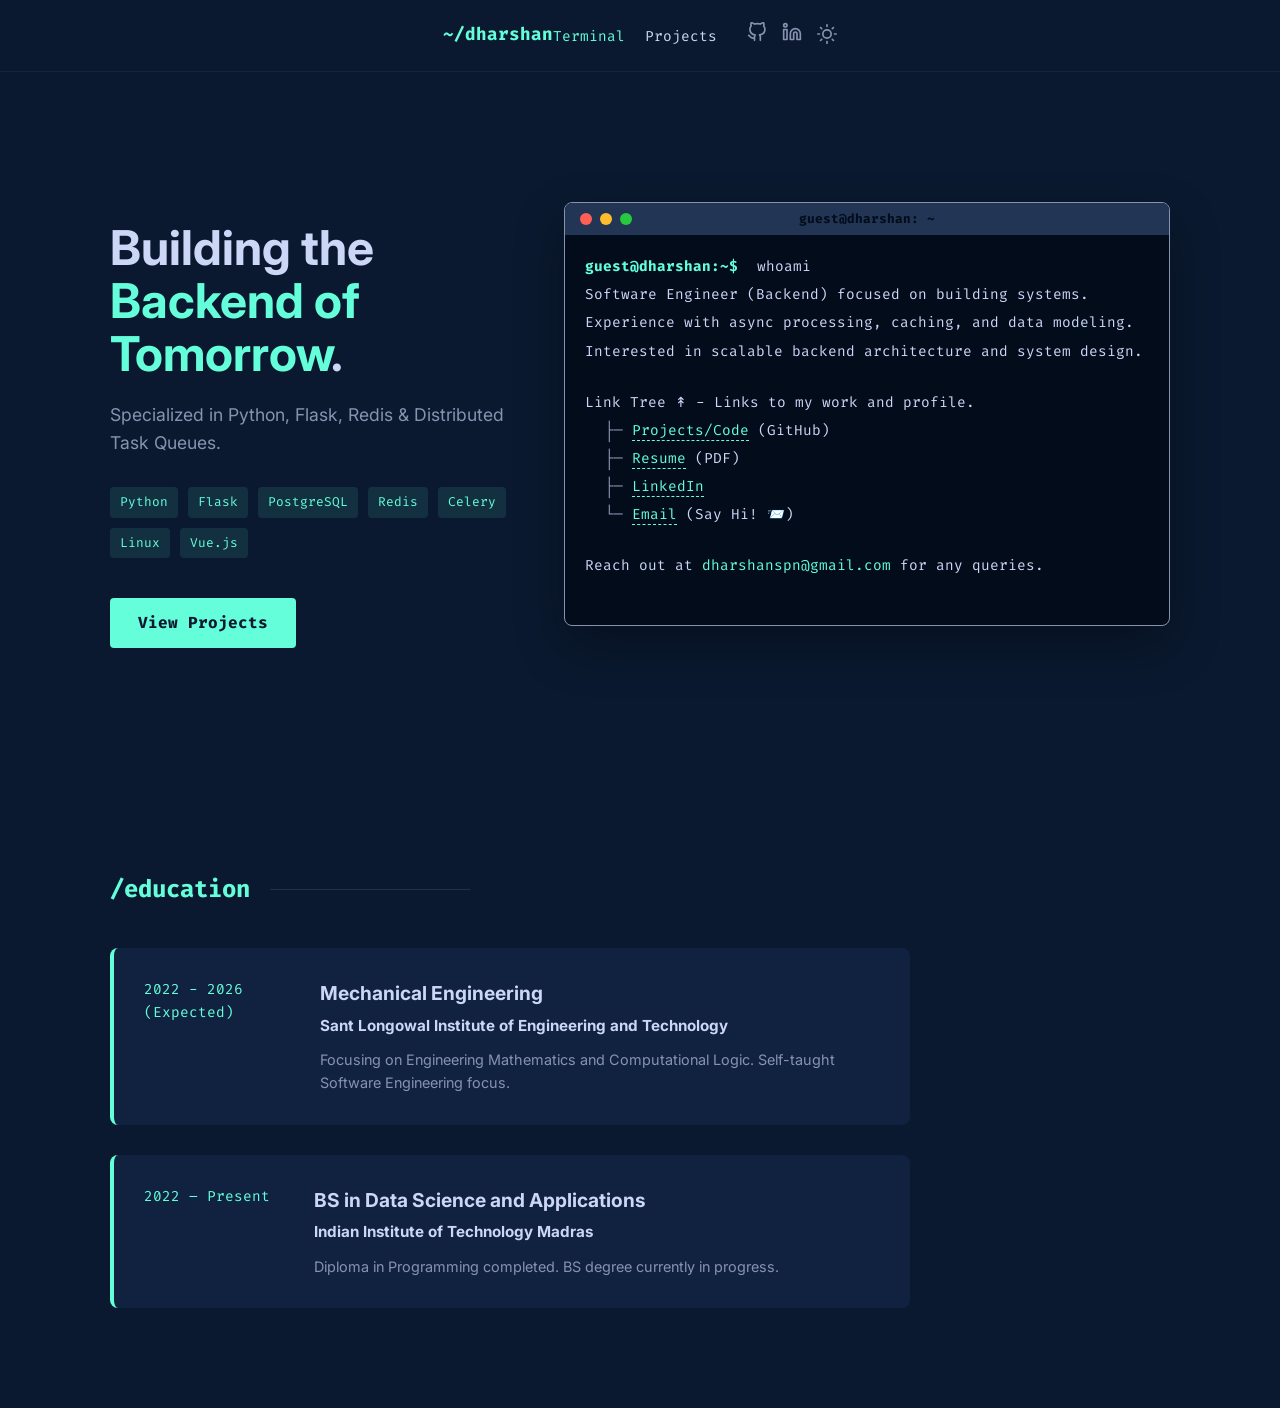
==== index.html @ 5bc5f073 "Update index.html" ====
<!DOCTYPE html>
<html lang="en" data-theme="dark">
<head>
    <meta charset="UTF-8">
    <meta name="viewport" content="width=device-width, initial-scale=1.0">
    <title>Dharshan CS | Software Engineer (Backend)</title>
    <script> (function () { 
  const theme = localStorage.getItem('theme') || 'dark';
  document.documentElement.setAttribute('data-theme', theme);
    })();
</script>

    <link rel="stylesheet" href="css/style.css">
    <link href="https://fonts.googleapis.com/css2?family=Fira+Code:wght@400;600&family=Inter:wght@400;700&display=swap" rel="stylesheet">
</head>
<body>

    <nav class="navbar">
        <div class="nav-container">
            <a href="index.html" class="logo">~/dharshan</a>
            
            <div class="nav-right">
                <ul class="nav-links">
                    <li><a href="index.html" class="active">Terminal</a></li>
                    <li><a href="projects.html">Projects</a></li>
                </ul>
                
                <div class="nav-icons">
                    <a href="https://github.com/dharshancs" target="_blank" rel="noopener noreferrer" aria-label="GitHub"><svg xmlns="http://www.w3.org/2000/svg" width="20" height="20" viewBox="0 0 24 24" fill="none" stroke="currentColor" stroke-width="2" stroke-linecap="round" stroke-linejoin="round"><path d="M9 19c-5 1.5-5-2.5-7-3m14 6v-3.87a3.37 3.37 0 0 0-.94-2.61c3.14-.35 6.44-1.54 6.44-7A5.44 5.44 0 0 0 20 4.77 5.07 5.07 0 0 0 19.91 1S18.73.65 16 2.48a13.38 13.38 0 0 0-7 0C6.27.65 5.09 1 5.09 1A5.07 5.07 0 0 0 5 4.77a5.44 5.44 0 0 0-1.5 3.78c0 5.42 3.3 6.61 6.44 7A3.37 3.37 0 0 0 9 18.13V22"></path></svg></a>
                    <a href="https://linkedin.com/in/dharshanspn" target="_blank" rel="noopener noreferrer" aria-label="LinkedIn"><svg xmlns="http://www.w3.org/2000/svg" width="20" height="20" viewBox="0 0 24 24" fill="none" stroke="currentColor" stroke-width="2" stroke-linecap="round" stroke-linejoin="round"><path d="M16 8a6 6 0 0 1 6 6v7h-4v-7a2 2 0 0 0-2-2 2 2 0 0 0-2 2v7h-4v-7a6 6 0 0 1 6-6z"></path><rect x="2" y="9" width="4" height="12"></rect><circle cx="4" cy="4" r="2"></circle></svg></a>
                    <button id="theme-toggle" aria-label="Toggle Theme">
                        <span class="sun"><svg xmlns="http://www.w3.org/2000/svg" width="20" height="20" viewBox="0 0 24 24" fill="none" stroke="currentColor" stroke-width="2" stroke-linecap="round" stroke-linejoin="round"><circle cx="12" cy="12" r="5"></circle><line x1="12" y1="1" x2="12" y2="3"></line><line x1="12" y1="21" x2="12" y2="23"></line><line x1="4.22" y1="4.22" x2="5.64" y2="5.64"></line><line x1="18.36" y1="18.36" x2="19.78" y2="19.78"></line><line x1="1" y1="12" x2="3" y2="12"></line><line x1="21" y1="12" x2="23" y2="12"></line><line x1="4.22" y1="19.78" x2="5.64" y2="18.36"></line><line x1="18.36" y1="5.64" x2="19.78" y2="4.22"></line></svg></span>
                        <span class="moon"><svg xmlns="http://www.w3.org/2000/svg" width="20" height="20" viewBox="0 0 24 24" fill="none" stroke="currentColor" stroke-width="2" stroke-linecap="round" stroke-linejoin="round"><path d="M21 12.79A9 9 0 1 1 11.21 3 7 7 0 0 0 21 12.79z"></path></svg></span>
                    </button>
                </div>
            </div>
        </div>
    </nav>

    <main class="hero-section">
        <div class="container split-layout">
            
            <!-- Static Terminal -->
            <div class="terminal-wrapper">
                <div class="terminal-window">
                    <div class="terminal-header">
                        <div class="buttons">
                            <span class="close"></span>
                            <span class="minimize"></span>
                            <span class="maximize"></span>
                        </div>
                        <div class="title">guest@dharshan: ~</div>
                    </div>
                    
                    <div class="terminal-body" id="terminal-body">
                        <!-- Static Content Pre-loaded -->
                        <div class="output-line">
                            <span class="prompt">guest@dharshan:~$</span> whoami
                        </div>
                        <div class="output-line">
                            Software Engineer (Backend) focused on building systems.
                        </div>
                        <div class="output-line">
                            Experience with async processing, caching, and data modeling.
                        </div>
                        <div class="output-line">
                            Interested in scalable backend architecture and system design.
                        </div>


                        <br>
                        
                        <div class="output-line">Link Tree ↟ - Links to my work and profile.</div>
                        <div class="output-line tree-item">
                            <span class="tree-marker">├─</span> <a href="projects.html" class="term-link">Projects/Code</a> (GitHub)
                        </div>
                        <div class="output-line tree-item">
                            <span class="tree-marker">├─</span> <a href="assets/resume.pdf" target="_blank" rel="noopener noreferrer" class="term-link">Resume</a> (PDF)
                        </div>
                        <div class="output-line tree-item">
                            <span class="tree-marker">├─</span> <a href="https://linkedin.com/in/dharshanspn" target="_blank"  rel="noopener noreferrer"  class="term-link">LinkedIn</a>
                        </div>
                        <div class="output-line tree-item">
                            <span class="tree-marker">└─</span> <a href="mailto:dharshanspn@gmail.com" class="term-link">Email</a> (Say Hi! 📨)
                        </div>
                        <br>
                        
                        <div class="output-line">Reach out at <span class="highlight">dharshanspn@gmail.com</span> for any queries.</div>
                        <br>
                        <!-- Space for future commands -->
                    </div>
                    
                </div>
            </div>

            <!-- Intro Text -->
            <div class="intro-text">
                <h1>Building the <br> <span class="highlight">Backend of Tomorrow</span>.</h1>
                <p class="subtitle">Specialized in Python, Flask, Redis & Distributed Task Queues.</p>
                
                <div class="tech-pills">
                    <span>Python</span>
                    <span>Flask</span>
                    <span>PostgreSQL</span>
                    <span>Redis</span>
                    <span>Celery</span>
                    <span>Linux</span>
                    <span>Vue.js</span>
                </div>

                <div class="cta-group">
                    <a href="projects.html" class="btn-primary">View Projects</a>
                </div>
            </div>

        </div>
    </main>
    
    <!-- Education Section -->
    <section class="education-section">
        <div class="container">
            <h2 class="section-title">/education</h2>
            <div class="education-grid">
                
                <div class="edu-card">
                    <div class="edu-year">2022 - 2026 (Expected)</div>
                    <div class="edu-details">
                        <h3>Mechanical Engineering</h3>
                        <div class="edu-inst">Sant Longowal Institute of Engineering and Technology</div>
                        <p class="edu-desc">Focusing on Engineering Mathematics and Computational Logic. Self-taught Software Engineering focus.</p>
                    </div>
                </div>
            <div class="edu-card">
                <div class="edu-year">2022 – Present</div>
                <div class="edu-details">
                    <h3>BS in Data Science and Applications </h3>
                    <div class="edu-inst">Indian Institute of Technology Madras</div>
                    <p class="edu-desc">
                        Diploma in Programming completed.
                        BS degree currently in progress.
                    </p>
                </div>
            </div>

                
                <!-- Add more education cards here if needed -->
                
            </div>
        </div>
    </section>

    <script src="js/main.js"></script>
</body>
</html>
---- css/style.css ----
:root {
    /* DARK THEME (Default) - Deep Navy */
    --bg-color: #0a192f;
    --card-bg: #112240;
    --terminal-bg: #020c1b;
    --terminal-header: #233554;
    --text-primary: #ccd6f6;
    --text-secondary: #8892b0;
    --accent: #64ffda; /* Neon Green */
    --highlight: rgba(100, 255, 218, 0.1);
    
    --font-mono: 'Fira Code', monospace;
    --font-sans: 'Inter', sans-serif;
}

[data-theme="light"] {
    /* SOLARIZED LIGHT THEME */
    --bg-color: #fdf6e3;
    --card-bg: #eee8d5;
    --terminal-bg: #fdf6e3;
    --terminal-header: #93a1a1;
    --text-primary: #002b36;
    --text-secondary: #586e75;
    --accent: #00796b; /* Teal */
    --highlight: rgba(0, 121, 107, 0.1);
}

* { margin: 0; padding: 0; box-sizing: border-box; }

body {
    background-color: var(--bg-color);
    color: var(--text-primary);
    font-family: var(--font-sans);
    line-height: 1.6;
    transition: background-color 0.3s, color 0.3s;
}

a { text-decoration: none; color: inherit; transition: 0.3s; }
ul { list-style: none; }

/* NAVBAR */
.navbar {
    padding: 20px 0;
    position: fixed;
    width: 100%;
    top: 0;
    background: var(--bg-color);
    z-index: 100;
    border-bottom: 1px solid rgba(136, 146, 176, 0.1);
}

.nav-container {
    max-width: 1100px;
    margin: 0 auto;
    display: flex;
    justify-content: space-between;
    align-items: center;
    padding: 0 20px;
}

.logo {
    font-family: var(--font-mono);
    color: var(--accent);
    font-weight: bold;
    font-size: 1.1rem;
}

.nav-right { display: flex; align-items: center; gap: 30px; }
.nav-links { display: flex; gap: 20px; }
.nav-links a { font-size: 0.9rem; font-family: var(--font-mono); color: var(--text-primary); }
.nav-links a:hover, .nav-links a.active { color: var(--accent); }

.nav-icons { display: flex; align-items: center; gap: 15px; }
.nav-icons a { color: var(--text-secondary); }
.nav-icons a:hover { color: var(--accent); transform: translateY(-2px); }

#theme-toggle {
    background: none;
    border: none;
    cursor: pointer;
    color: var(--text-secondary);
    display: flex;
    align-items: center;
}
#theme-toggle:hover { color: var(--accent); }
[data-theme="dark"] .sun { display: block; }
[data-theme="dark"] .moon { display: none; }
[data-theme="light"] .sun { display: none; }
[data-theme="light"] .moon { display: block; }

/* HERO SECTION */
.hero-section {
    min-height: 90vh;
    display: flex;
    align-items: center;
    padding-top: 80px;
    padding-bottom: 40px;
}

.container { width: 100%; max-width: 1100px; margin: 0 auto; padding: 0 20px; }

.split-layout {
    display: flex;
    flex-direction: row-reverse; /* Terminal on right/top for visual balance */
    align-items: flex-start;
    gap: 50px;
}

/* TERMINAL */
.terminal-wrapper { flex: 1.2; width: 100%; }

.terminal-window {
    width: 100%;
    background: var(--terminal-bg);
    border-radius: 8px;
    box-shadow: 0 20px 50px rgba(0,0,0,0.3);
    border: 1px solid var(--text-secondary);
    font-family: var(--font-mono);
    overflow: hidden;
}

.terminal-header {
    background: var(--terminal-header);
    padding: 10px 15px;
    display: flex;
    align-items: center;
    position: relative;
}

.buttons { display: flex; gap: 8px; }
.buttons span { width: 12px; height: 12px; border-radius: 50%; }
.close { background: #ff5f56; }
.minimize { background: #ffbd2e; }
.maximize { background: #27c93f; }

.title {
    position: absolute;
    left: 0; right: 0;
    text-align: center;
    color: #020c1b;
    font-size: 0.8rem;
    font-weight: bold;
}

.terminal-body {
    padding: 20px;
    height: auto;
    overflow-y: auto;
    font-size: 0.9rem;
    color: var(--text-primary);
}

.output-line { margin-bottom: 5px; }
.tree-item { margin-left: 20px; }
.tree-marker { color: var(--text-secondary); }
.term-link { color: var(--accent); border-bottom: 1px dashed var(--accent); }
.term-link:hover { background: var(--highlight); }




.prompt { color: var(--accent); margin-right: 10px; font-weight: bold; }



/* INTRO TEXT */
.intro-text { flex: 0.8; padding-top: 20px; }

.intro-text h1 {
    font-size: 3rem;
    line-height: 1.1;
    margin-bottom: 20px;
    color: var(--text-primary);
}

.highlight { color: var(--accent); }

.subtitle {
    color: var(--text-secondary);
    font-size: 1.1rem;
    margin-bottom: 30px;
    max-width: 500px;
}

.tech-pills {
    display: flex;
    gap: 10px;
    flex-wrap: wrap;
    margin-bottom: 40px;
    font-family: var(--font-mono);
    font-size: 0.8rem;
}

.tech-pills span {
    background: var(--highlight);
    color: var(--accent);
    padding: 5px 10px;
    border-radius: 4px;
}

.cta-group { display: flex; gap: 20px; }

.btn-primary {
    background: var(--accent);
    color: var(--bg-color);
    padding: 12px 28px;
    border-radius: 4px;
    font-weight: bold;
    font-family: var(--font-mono);
}

.btn-outline {
    border: 1px solid var(--accent);
    color: var(--accent);
    padding: 12px 28px;
    border-radius: 4px;
    font-family: var(--font-mono);
}
.btn-outline:hover { background: var(--highlight); }

/* EDUCATION SECTION */
.education-section {
    padding: 60px 0 100px 0;
    background: var(--bg-color);
}

.section-title {
    font-family: var(--font-mono);
    color: var(--accent);
    font-size: 1.5rem;
    margin-bottom: 40px;
    display: flex;
    align-items: center;
}
.section-title::after {
    content: "";
    display: block;
    width: 200px;
    height: 1px;
    background: var(--text-secondary);
    margin-left: 20px;
    opacity: 0.2;
}

.education-grid {
    display: flex;
    flex-direction: column;
    gap: 30px;
    max-width: 800px;
}

.edu-card {
    background: var(--card-bg);
    padding: 30px;
    border-radius: 8px;
    border-left: 4px solid var(--accent);
    display: flex;
    gap: 20px;
    align-items: flex-start;
}

.edu-year {
    font-family: var(--font-mono);
    color: var(--accent);
    font-size: 0.9rem;
    min-width: 150px;
}

.edu-details h3 {
    color: var(--text-primary);
    font-size: 1.2rem;
    margin-bottom: 5px;
}

.edu-inst {
    color: var(--text-primary);
    font-weight: bold;
    margin-bottom: 10px;
    font-size: 0.95rem;
}

.edu-desc {
    color: var(--text-secondary);
    font-size: 0.9rem;
}


/* PROJECTS GRID */
.projects-container {
    max-width: 1100px;
    margin: 0 auto;
    padding: 120px 20px;
}

.section-header { margin-bottom: 50px; }
.section-header h2 { font-family: var(--font-mono); color: var(--accent); font-size: 2rem; }
.section-header p { color: var(--text-secondary); }

.grid {
    display: grid;
    grid-template-columns: repeat(auto-fill, minmax(300px, 1fr));
    gap: 25px;
}

.project-card {
    background: var(--card-bg);
    padding: 2rem;
    border-radius: 8px;
    transition: transform 0.2s;
    display: flex;
    flex-direction: column;
}

.project-card:hover { transform: translateY(-7px); }

.card-top {
    display: flex;
    justify-content: space-between;
    align-items: center;
    margin-bottom: 20px;
}

.folder-icon { color: var(--accent); }
.links a { color: var(--text-secondary); }
.links a:hover { color: var(--accent); }

.project-card h3 {
    margin-bottom: 10px;
    color: var(--text-primary);
    font-size: 1.4rem;
}

.tech-stack-list {
    margin-bottom: 20px;
    font-family: var(--font-mono);
    font-size: 0.75rem;
    color: var(--text-secondary);
    display: flex;
    gap: 15px;
}

.description {
    color: var(--text-secondary);
    font-size: 0.95rem;
}

footer {
    text-align: center;
    padding: 30px;
    color: var(--text-secondary);
    font-family: var(--font-mono);
    font-size: 0.8rem;
}

/* ================================
   SYSTEM NOTES (ISOLATED STYLES)
   ================================ */

.notes-container {
    max-width: 900px;
    margin: 0 auto;
    padding: 120px 20px;
}

.notes-sheet {
    background: var(--card-bg);
    padding: 40px 50px;
    border-radius: 10px;
    border-left: 4px solid var(--accent);
}

.notes-sheet h2 {
    font-family: var(--font-mono);
    color: var(--accent);
    margin-bottom: 25px;
}

.notes-sheet h3 {
    margin-top: 30px;
    margin-bottom: 10px;
    color: var(--text-primary);
}

.notes-sheet p {
    color: var(--text-secondary);
    max-width: 760px;
}

.notes-sheet ul {
    margin-left: 20px;
    color: var(--text-secondary);
}

.notes-sheet li {
    margin-bottom: 6px;
}
.projects-container {
    max-width: 1100px;
    margin: 0 auto;
    padding: 120px 20px;
}
.navbar {
    height: 72px;
    display: flex;
    align-items: center;
}

@media (max-width: 640px) {
    .nav-links {
        display: none;
    }

    .nav-right {
        gap: 15px;
    }

    .logo {
        font-size: 1rem;
    }

    .nav-icons svg {
        width: 18px;
        height: 18px;
    }
}


/* Responsive */
@media (max-width: 768px) {
    .split-layout { flex-direction: column-reverse; gap: 30px; }
    .intro-text { text-align: center; }
    .tech-pills { justify-content: center; }
    .cta-group { justify-content: center; }
    .intro-text h1 { font-size: 2.5rem; }
    .terminal-window { display: block; margin-bottom: 40px;} 
    .edu-card { flex-direction: column; gap: 10px;}
}
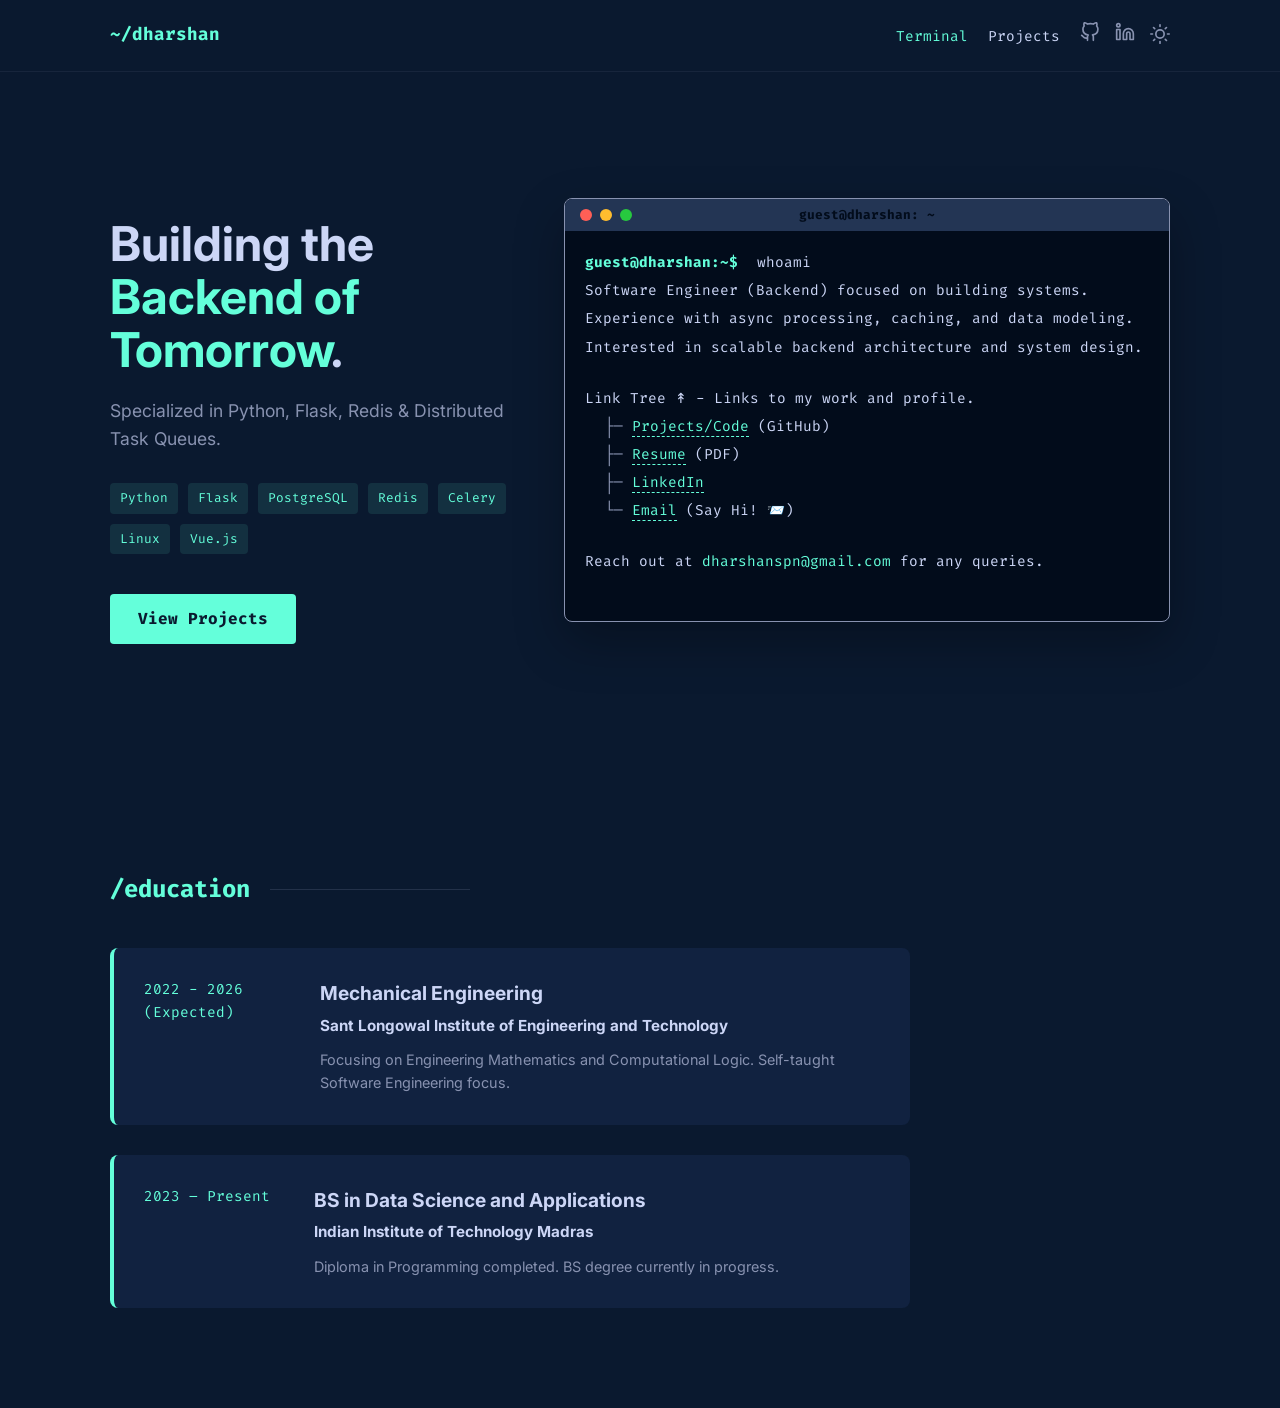
==== commit d8e19c4a: "Update index.html" ====
--- a/index.html
+++ b/index.html
@@ -18,7 +18,6 @@
     <nav class="navbar">
         <div class="nav-container">
             <a href="index.html" class="logo">~/dharshan</a>
-            
             <div class="nav-right">
                 <ul class="nav-links">
                     <li><a href="index.html" class="active">Terminal</a></li>
@@ -131,7 +130,7 @@
                     </div>
                 </div>
             <div class="edu-card">
-                <div class="edu-year">2022 – Present</div>
+                <div class="edu-year">2023 – Present</div>
                 <div class="edu-details">
                     <h3>BS in Data Science and Applications </h3>
                     <div class="edu-inst">Indian Institute of Technology Madras</div>
--- a/css/style.css
+++ b/css/style.css
@@ -41,22 +41,30 @@
 
 /* NAVBAR */
 .navbar {
-    padding: 20px 0;
+    height: 72px;
     position: fixed;
+    top: 0;
+    left: 0; /* Ensure it sticks to the edge */
     width: 100%;
-    top: 0;
+    display: flex;
+    align-items: center; /* Vertically center content inside the bar */
     background: var(--bg-color);
     z-index: 100;
     border-bottom: 1px solid rgba(136, 146, 176, 0.1);
-}
+    backdrop-filter: blur(10px); /* Optional: Adds a nice blur effect behind nav */
+}
+
 
 .nav-container {
+    width: 100%;
     max-width: 1100px;
     margin: 0 auto;
-    display: flex;
-    justify-content: space-between;
-    align-items: center;
     padding: 0 20px;
+    
+    /* THE FIX: distribute space between Logo and Right side */
+    display: flex;
+    justify-content: space-between; 
+    align-items: center;
 }
 
 .logo {
@@ -64,9 +72,17 @@
     color: var(--accent);
     font-weight: bold;
     font-size: 1.1rem;
-}
-
-.nav-right { display: flex; align-items: center; gap: 30px; }
+    /* Remove flex-shrink to ensure logo never squashes */
+    flex-shrink: 0; 
+}
+
+/* Remove 'margin-left: auto' as justify-content handles the spacing now */
+.nav-right {
+    display: flex;
+    align-items: center;
+    gap: 20px;
+}
+
 .nav-links { display: flex; gap: 20px; }
 .nav-links a { font-size: 0.9rem; font-family: var(--font-mono); color: var(--text-primary); }
 .nav-links a:hover, .nav-links a.active { color: var(--accent); }
@@ -94,7 +110,7 @@
     min-height: 90vh;
     display: flex;
     align-items: center;
-    padding-top: 80px;
+    padding-top: 72px;
     padding-bottom: 40px;
 }
 
@@ -400,31 +416,36 @@
     margin: 0 auto;
     padding: 120px 20px;
 }
-.navbar {
-    height: 72px;
-    display: flex;
-    align-items: center;
-}
-
-@media (max-width: 640px) {
+
+
+
+@media (max-width: 768px) {
     .nav-links {
-        display: none;
+        display: none; /* Hide text links on mobile */
     }
 
-    .nav-right {
-        gap: 15px;
-    }
-
+    /* On mobile, justify-content: space-between (defined above) 
+       will keep Logo on Left and Icons on Right.
+    */
+    
     .logo {
         font-size: 1rem;
     }
 
-    .nav-icons svg {
-        width: 18px;
-        height: 18px;
+    .nav-icons {
+        gap: 15px; /* Ensure space between github, linkedin, and theme toggle */
     }
-}
-
+    
+    /* Fix Hero Layout for Mobile */
+    .split-layout { 
+        flex-direction: column-reverse; 
+        gap: 30px; 
+    }
+    
+    .terminal-window {
+        margin-top: 20px;
+    }
+}
 
 /* Responsive */
 @media (max-width: 768px) {
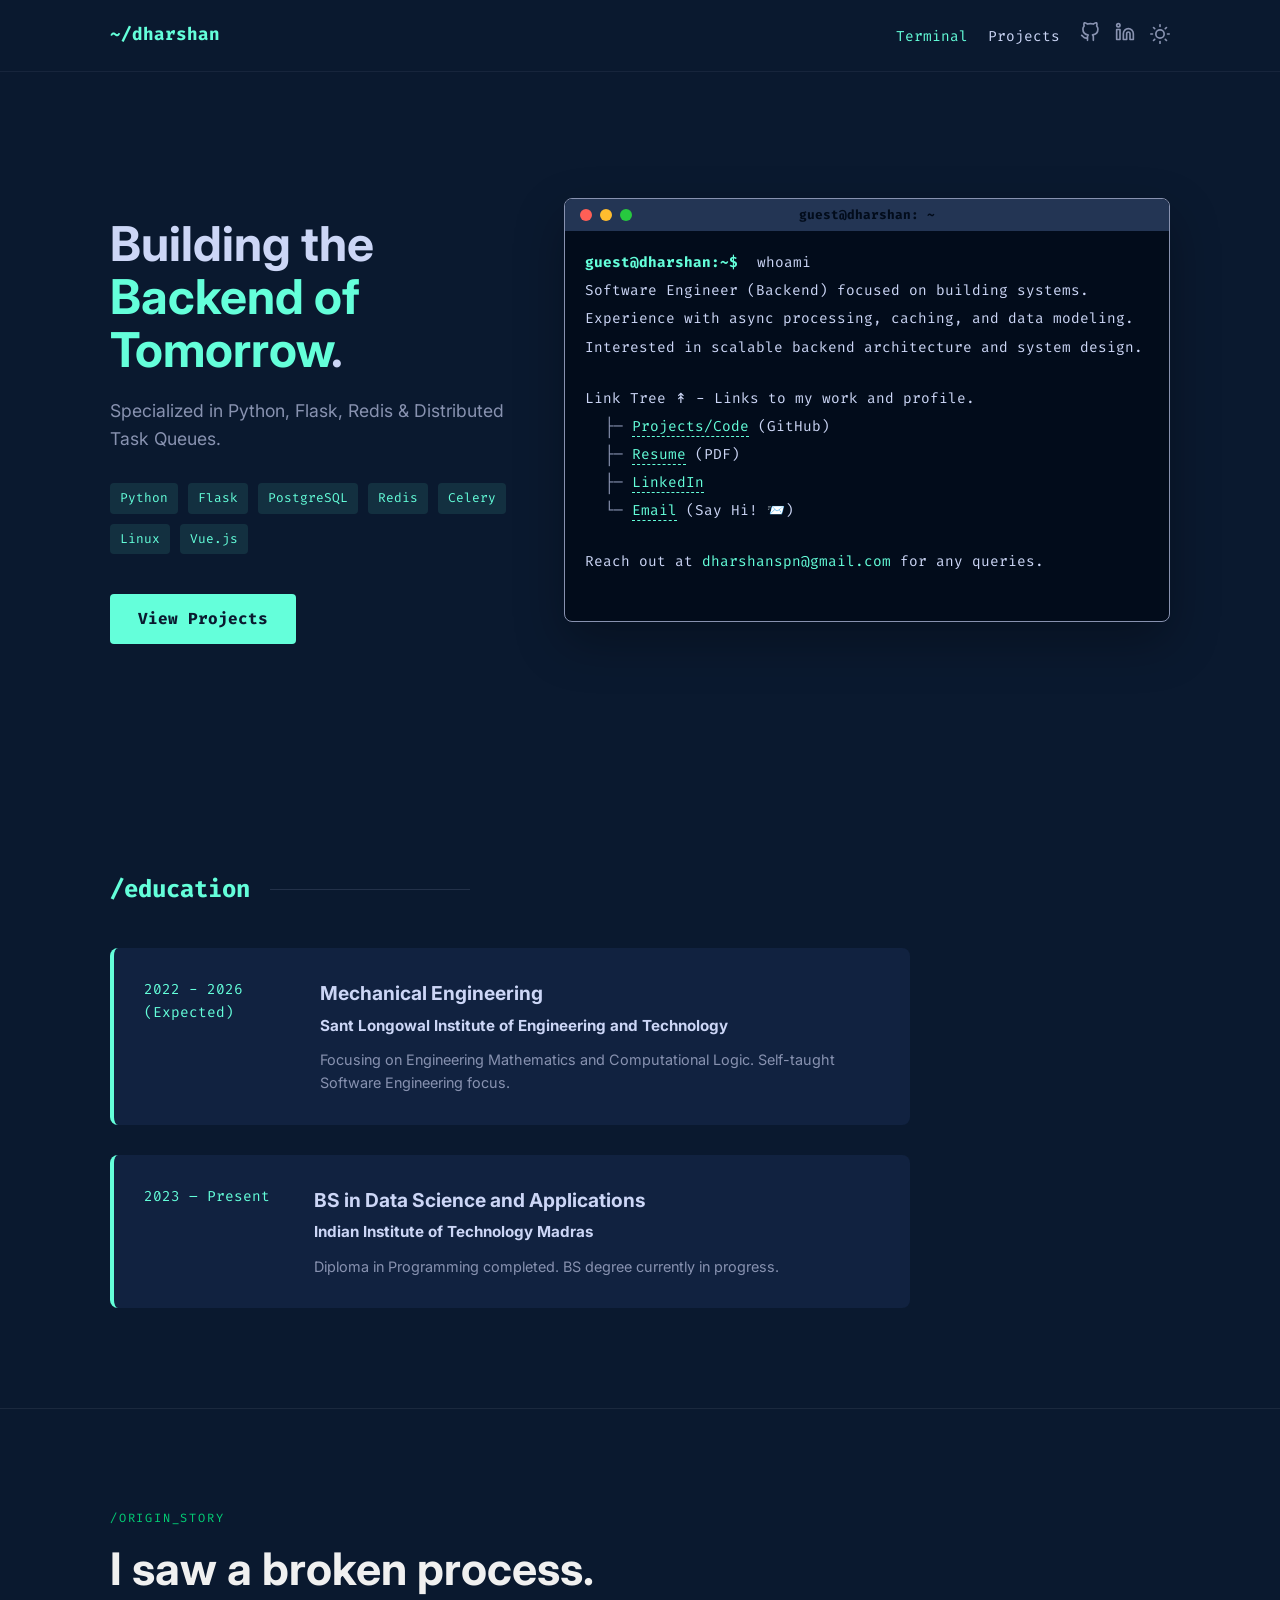
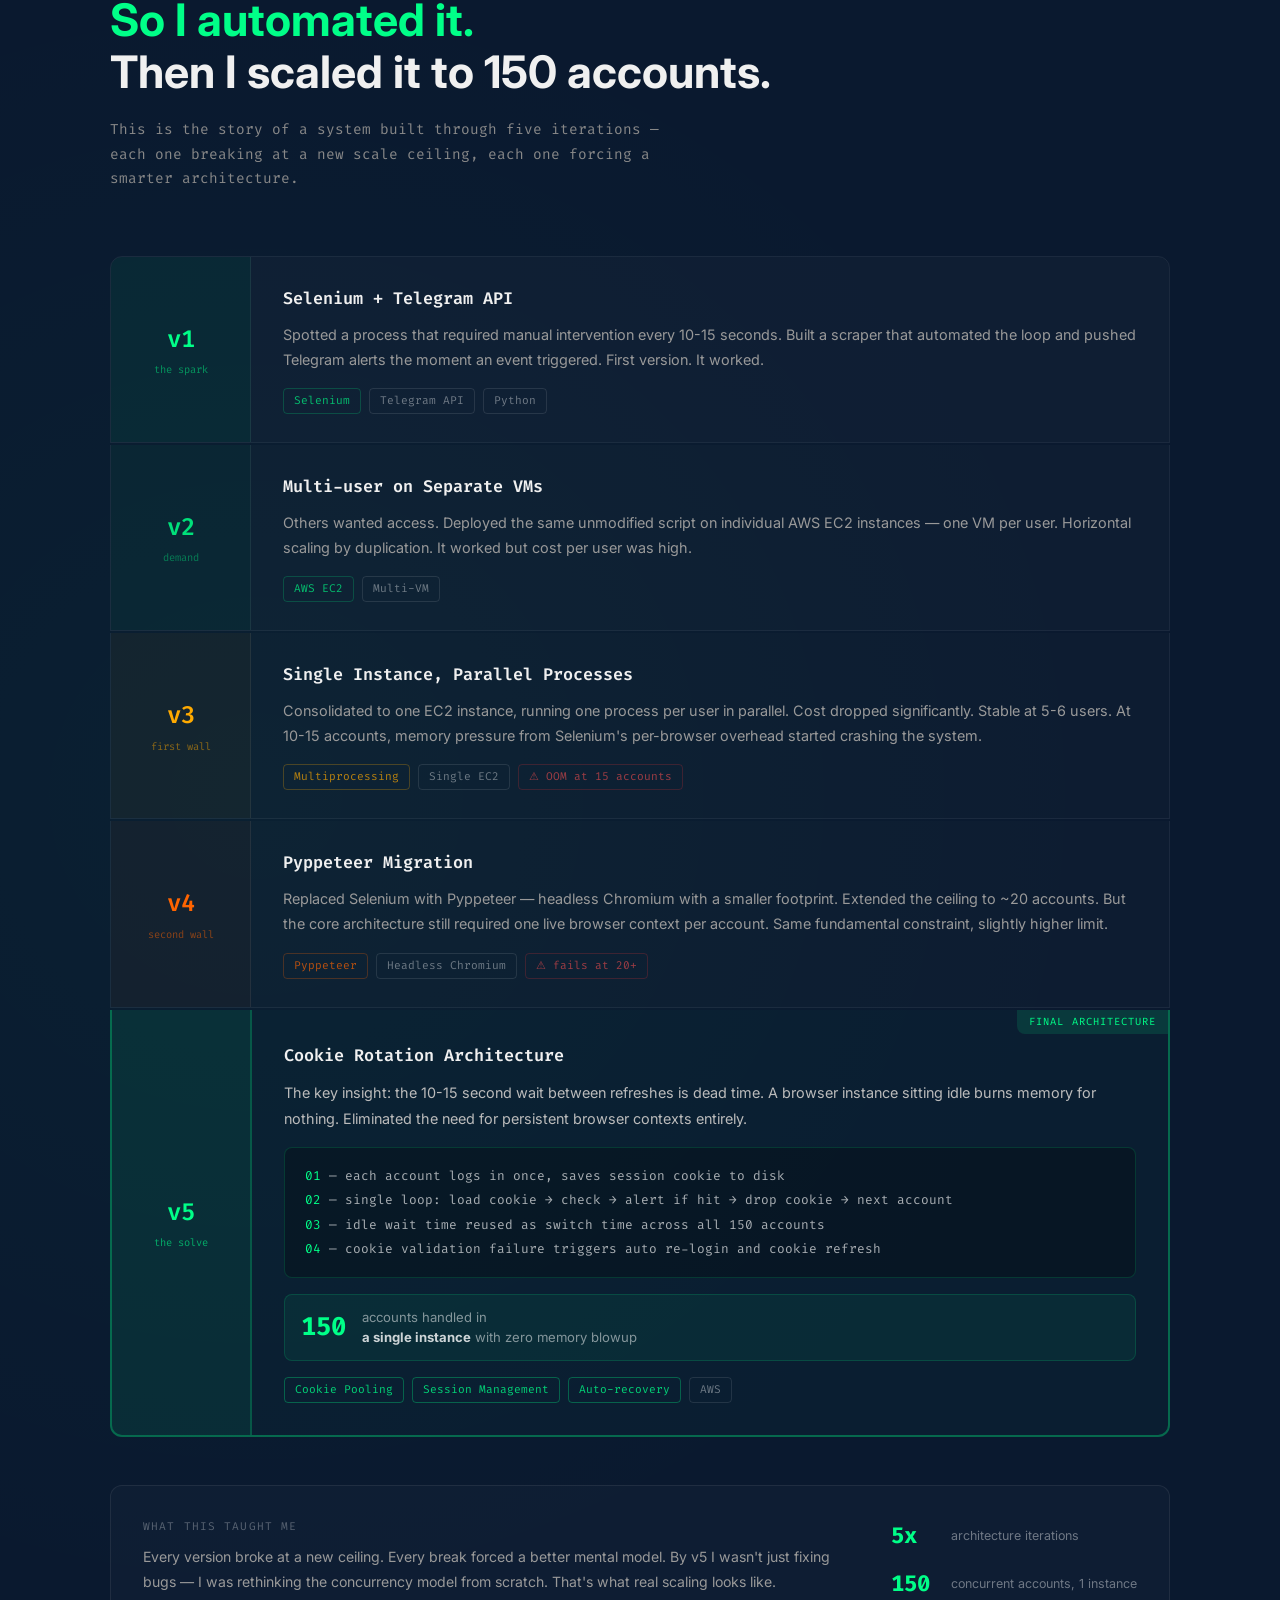
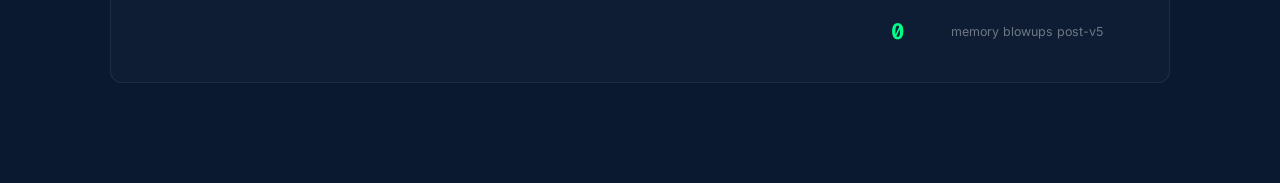
==== commit 99ba2258: "Update index.html" ====
--- a/index.html
+++ b/index.html
@@ -4,12 +4,7 @@
     <meta charset="UTF-8">
     <meta name="viewport" content="width=device-width, initial-scale=1.0">
     <title>Dharshan CS | Software Engineer (Backend)</title>
-    <script> (function () { 
-  const theme = localStorage.getItem('theme') || 'dark';
-  document.documentElement.setAttribute('data-theme', theme);
-    })();
-</script>
-
+    <script>(function(){const t=localStorage.getItem('theme')||'dark';document.documentElement.setAttribute('data-theme',t);})();</script>
     <link rel="stylesheet" href="css/style.css">
     <link href="https://fonts.googleapis.com/css2?family=Fira+Code:wght@400;600&family=Inter:wght@400;700&display=swap" rel="stylesheet">
 </head>
@@ -23,7 +18,6 @@
                     <li><a href="index.html" class="active">Terminal</a></li>
                     <li><a href="projects.html">Projects</a></li>
                 </ul>
-                
                 <div class="nav-icons">
                     <a href="https://github.com/dharshancs" target="_blank" rel="noopener noreferrer" aria-label="GitHub"><svg xmlns="http://www.w3.org/2000/svg" width="20" height="20" viewBox="0 0 24 24" fill="none" stroke="currentColor" stroke-width="2" stroke-linecap="round" stroke-linejoin="round"><path d="M9 19c-5 1.5-5-2.5-7-3m14 6v-3.87a3.37 3.37 0 0 0-.94-2.61c3.14-.35 6.44-1.54 6.44-7A5.44 5.44 0 0 0 20 4.77 5.07 5.07 0 0 0 19.91 1S18.73.65 16 2.48a13.38 13.38 0 0 0-7 0C6.27.65 5.09 1 5.09 1A5.07 5.07 0 0 0 5 4.77a5.44 5.44 0 0 0-1.5 3.78c0 5.42 3.3 6.61 6.44 7A3.37 3.37 0 0 0 9 18.13V22"></path></svg></a>
                     <a href="https://linkedin.com/in/dharshanspn" target="_blank" rel="noopener noreferrer" aria-label="LinkedIn"><svg xmlns="http://www.w3.org/2000/svg" width="20" height="20" viewBox="0 0 24 24" fill="none" stroke="currentColor" stroke-width="2" stroke-linecap="round" stroke-linejoin="round"><path d="M16 8a6 6 0 0 1 6 6v7h-4v-7a2 2 0 0 0-2-2 2 2 0 0 0-2 2v7h-4v-7a6 6 0 0 1 6-6z"></path><rect x="2" y="9" width="4" height="12"></rect><circle cx="4" cy="4" r="2"></circle></svg></a>
@@ -38,8 +32,6 @@
 
     <main class="hero-section">
         <div class="container split-layout">
-            
-            <!-- Static Terminal -->
             <div class="terminal-wrapper">
                 <div class="terminal-window">
                     <div class="terminal-header">
@@ -50,77 +42,42 @@
                         </div>
                         <div class="title">guest@dharshan: ~</div>
                     </div>
-                    
                     <div class="terminal-body" id="terminal-body">
-                        <!-- Static Content Pre-loaded -->
-                        <div class="output-line">
-                            <span class="prompt">guest@dharshan:~$</span> whoami
-                        </div>
-                        <div class="output-line">
-                            Software Engineer (Backend) focused on building systems.
-                        </div>
-                        <div class="output-line">
-                            Experience with async processing, caching, and data modeling.
-                        </div>
-                        <div class="output-line">
-                            Interested in scalable backend architecture and system design.
-                        </div>
-
-
+                        <div class="output-line"><span class="prompt">guest@dharshan:~$</span> whoami</div>
+                        <div class="output-line">Software Engineer (Backend) focused on building systems.</div>
+                        <div class="output-line">Experience with async processing, caching, and data modeling.</div>
+                        <div class="output-line">Interested in scalable backend architecture and system design.</div>
                         <br>
-                        
                         <div class="output-line">Link Tree ↟ - Links to my work and profile.</div>
-                        <div class="output-line tree-item">
-                            <span class="tree-marker">├─</span> <a href="projects.html" class="term-link">Projects/Code</a> (GitHub)
-                        </div>
-                        <div class="output-line tree-item">
-                            <span class="tree-marker">├─</span> <a href="assets/resume.pdf" target="_blank" rel="noopener noreferrer" class="term-link">Resume</a> (PDF)
-                        </div>
-                        <div class="output-line tree-item">
-                            <span class="tree-marker">├─</span> <a href="https://linkedin.com/in/dharshanspn" target="_blank"  rel="noopener noreferrer"  class="term-link">LinkedIn</a>
-                        </div>
-                        <div class="output-line tree-item">
-                            <span class="tree-marker">└─</span> <a href="mailto:dharshanspn@gmail.com" class="term-link">Email</a> (Say Hi! 📨)
-                        </div>
+                        <div class="output-line tree-item"><span class="tree-marker">├─</span> <a href="projects.html" class="term-link">Projects/Code</a> (GitHub)</div>
+                        <div class="output-line tree-item"><span class="tree-marker">├─</span> <a href="assets/resume.pdf" target="_blank" rel="noopener noreferrer" class="term-link">Resume</a> (PDF)</div>
+                        <div class="output-line tree-item"><span class="tree-marker">├─</span> <a href="https://linkedin.com/in/dharshanspn" target="_blank" rel="noopener noreferrer" class="term-link">LinkedIn</a></div>
+                        <div class="output-line tree-item"><span class="tree-marker">└─</span> <a href="mailto:dharshanspn@gmail.com" class="term-link">Email</a> (Say Hi! 📨)</div>
                         <br>
-                        
                         <div class="output-line">Reach out at <span class="highlight">dharshanspn@gmail.com</span> for any queries.</div>
                         <br>
-                        <!-- Space for future commands -->
-                    </div>
-                    
-                </div>
-            </div>
-
-            <!-- Intro Text -->
+                    </div>
+                </div>
+            </div>
+
             <div class="intro-text">
-                <h1>Building the <br> <span class="highlight">Backend of Tomorrow</span>.</h1>
+                <h1>Building the <br><span class="highlight">Backend of Tomorrow</span>.</h1>
                 <p class="subtitle">Specialized in Python, Flask, Redis & Distributed Task Queues.</p>
-                
                 <div class="tech-pills">
-                    <span>Python</span>
-                    <span>Flask</span>
-                    <span>PostgreSQL</span>
-                    <span>Redis</span>
-                    <span>Celery</span>
-                    <span>Linux</span>
-                    <span>Vue.js</span>
-                </div>
-
+                    <span>Python</span><span>Flask</span><span>PostgreSQL</span>
+                    <span>Redis</span><span>Celery</span><span>Linux</span><span>Vue.js</span>
+                </div>
                 <div class="cta-group">
                     <a href="projects.html" class="btn-primary">View Projects</a>
                 </div>
             </div>
-
         </div>
     </main>
-    
-    <!-- Education Section -->
+
     <section class="education-section">
         <div class="container">
             <h2 class="section-title">/education</h2>
             <div class="education-grid">
-                
                 <div class="edu-card">
                     <div class="edu-year">2022 - 2026 (Expected)</div>
                     <div class="edu-details">
@@ -129,22 +86,160 @@
                         <p class="edu-desc">Focusing on Engineering Mathematics and Computational Logic. Self-taught Software Engineering focus.</p>
                     </div>
                 </div>
-            <div class="edu-card">
-                <div class="edu-year">2023 – Present</div>
-                <div class="edu-details">
-                    <h3>BS in Data Science and Applications </h3>
-                    <div class="edu-inst">Indian Institute of Technology Madras</div>
-                    <p class="edu-desc">
-                        Diploma in Programming completed.
-                        BS degree currently in progress.
-                    </p>
-                </div>
-            </div>
-
-                
-                <!-- Add more education cards here if needed -->
-                
-            </div>
+                <div class="edu-card">
+                    <div class="edu-year">2023 – Present</div>
+                    <div class="edu-details">
+                        <h3>BS in Data Science and Applications</h3>
+                        <div class="edu-inst">Indian Institute of Technology Madras</div>
+                        <p class="edu-desc">Diploma in Programming completed. BS degree currently in progress.</p>
+                    </div>
+                </div>
+            </div>
+        </div>
+    </section>
+
+    <!-- ORIGIN STORY SECTION -->
+    <section style="padding: 100px 0; border-top: 1px solid rgba(255,255,255,0.07); position: relative; overflow: hidden;">
+
+        <div style="position: absolute; top: 0; left: 0; right: 0; bottom: 0; background: radial-gradient(ellipse at 20% 50%, rgba(0,255,136,0.03) 0%, transparent 60%); pointer-events: none;"></div>
+
+        <div class="container" style="position: relative;">
+
+            <div style="margin-bottom: 64px;">
+                <div style="font-family: 'Fira Code', monospace; font-size: 0.75rem; color: #00ff88; letter-spacing: 0.15em; text-transform: uppercase; margin-bottom: 16px; opacity: 0.8;">/origin_story</div>
+                <h2 style="font-size: clamp(1.8rem, 4vw, 2.8rem); font-weight: 700; line-height: 1.15; margin: 0 0 20px; color: var(--text, #f0f0f0);">
+                    I saw a broken process.<br>
+                    <span style="color: #00ff88;">So I automated it.</span><br>
+                    Then I scaled it to 150 accounts.
+                </h2>
+                <p style="font-family: 'Fira Code', monospace; font-size: 0.9rem; color: var(--text-muted, #888); max-width: 560px; line-height: 1.7;">
+                    This is the story of a system built through five iterations — each one breaking at a new scale ceiling, each one forcing a smarter architecture.
+                </p>
+            </div>
+
+            <!-- VERSION CARDS -->
+            <div style="display: grid; gap: 2px;">
+
+                <!-- V1 -->
+                <div style="display: grid; grid-template-columns: 140px 1fr; gap: 0; border: 1px solid rgba(255,255,255,0.07); border-radius: 12px 12px 0 0; overflow: hidden; transition: border-color 0.2s;" onmouseover="this.style.borderColor='rgba(0,255,136,0.25)'" onmouseout="this.style.borderColor='rgba(255,255,255,0.07)'">
+                    <div style="background: rgba(0,255,136,0.06); padding: 28px 24px; display: flex; flex-direction: column; justify-content: center; align-items: center; border-right: 1px solid rgba(255,255,255,0.07);">
+                        <div style="font-family: 'Fira Code', monospace; font-size: 1.5rem; font-weight: 600; color: #00ff88;">v1</div>
+                        <div style="font-family: 'Fira Code', monospace; font-size: 0.65rem; color: rgba(0,255,136,0.5); margin-top: 4px; text-align: center;">the spark</div>
+                    </div>
+                    <div style="padding: 28px 32px; background: rgba(255,255,255,0.02);">
+                        <div style="font-size: 1.05rem; font-weight: 600; color: var(--text, #f0f0f0); margin-bottom: 10px; font-family: 'Fira Code', monospace;">Selenium + Telegram API</div>
+                        <p style="font-size: 0.9rem; color: var(--text-muted, #999); line-height: 1.75; margin: 0 0 16px;">Spotted a process that required manual intervention every 10-15 seconds. Built a scraper that automated the loop and pushed Telegram alerts the moment an event triggered. First version. It worked.</p>
+                        <div style="display: flex; gap: 8px; flex-wrap: wrap;">
+                            <span style="font-family: 'Fira Code', monospace; font-size: 0.7rem; padding: 3px 10px; border: 1px solid rgba(0,255,136,0.2); border-radius: 4px; color: rgba(0,255,136,0.7);">Selenium</span>
+                            <span style="font-family: 'Fira Code', monospace; font-size: 0.7rem; padding: 3px 10px; border: 1px solid rgba(255,255,255,0.1); border-radius: 4px; color: rgba(255,255,255,0.4);">Telegram API</span>
+                            <span style="font-family: 'Fira Code', monospace; font-size: 0.7rem; padding: 3px 10px; border: 1px solid rgba(255,255,255,0.1); border-radius: 4px; color: rgba(255,255,255,0.4);">Python</span>
+                        </div>
+                    </div>
+                </div>
+
+                <!-- V2 -->
+                <div style="display: grid; grid-template-columns: 140px 1fr; gap: 0; border: 1px solid rgba(255,255,255,0.07); border-top: none; overflow: hidden; transition: border-color 0.2s;" onmouseover="this.style.borderColor='rgba(0,255,136,0.25)'" onmouseout="this.style.borderColor='rgba(255,255,255,0.07)'">
+                    <div style="background: rgba(0,255,136,0.04); padding: 28px 24px; display: flex; flex-direction: column; justify-content: center; align-items: center; border-right: 1px solid rgba(255,255,255,0.07);">
+                        <div style="font-family: 'Fira Code', monospace; font-size: 1.5rem; font-weight: 600; color: #00e07a;">v2</div>
+                        <div style="font-family: 'Fira Code', monospace; font-size: 0.65rem; color: rgba(0,255,136,0.4); margin-top: 4px; text-align: center;">demand</div>
+                    </div>
+                    <div style="padding: 28px 32px; background: rgba(255,255,255,0.015);">
+                        <div style="font-size: 1.05rem; font-weight: 600; color: var(--text, #f0f0f0); margin-bottom: 10px; font-family: 'Fira Code', monospace;">Multi-user on Separate VMs</div>
+                        <p style="font-size: 0.9rem; color: var(--text-muted, #999); line-height: 1.75; margin: 0 0 16px;">Others wanted access. Deployed the same unmodified script on individual AWS EC2 instances — one VM per user. Horizontal scaling by duplication. It worked but cost per user was high.</p>
+                        <div style="display: flex; gap: 8px; flex-wrap: wrap;">
+                            <span style="font-family: 'Fira Code', monospace; font-size: 0.7rem; padding: 3px 10px; border: 1px solid rgba(0,255,136,0.2); border-radius: 4px; color: rgba(0,255,136,0.7);">AWS EC2</span>
+                            <span style="font-family: 'Fira Code', monospace; font-size: 0.7rem; padding: 3px 10px; border: 1px solid rgba(255,255,255,0.1); border-radius: 4px; color: rgba(255,255,255,0.4);">Multi-VM</span>
+                        </div>
+                    </div>
+                </div>
+
+                <!-- V3 -->
+                <div style="display: grid; grid-template-columns: 140px 1fr; gap: 0; border: 1px solid rgba(255,255,255,0.07); border-top: none; overflow: hidden; transition: border-color 0.2s;" onmouseover="this.style.borderColor='rgba(0,255,136,0.25)'" onmouseout="this.style.borderColor='rgba(255,255,255,0.07)'">
+                    <div style="background: rgba(255,170,0,0.04); padding: 28px 24px; display: flex; flex-direction: column; justify-content: center; align-items: center; border-right: 1px solid rgba(255,255,255,0.07);">
+                        <div style="font-family: 'Fira Code', monospace; font-size: 1.5rem; font-weight: 600; color: #ffaa00;">v3</div>
+                        <div style="font-family: 'Fira Code', monospace; font-size: 0.65rem; color: rgba(255,170,0,0.5); margin-top: 4px; text-align: center;">first wall</div>
+                    </div>
+                    <div style="padding: 28px 32px; background: rgba(255,255,255,0.01);">
+                        <div style="font-size: 1.05rem; font-weight: 600; color: var(--text, #f0f0f0); margin-bottom: 10px; font-family: 'Fira Code', monospace;">Single Instance, Parallel Processes</div>
+                        <p style="font-size: 0.9rem; color: var(--text-muted, #999); line-height: 1.75; margin: 0 0 16px;">Consolidated to one EC2 instance, running one process per user in parallel. Cost dropped significantly. Stable at 5-6 users. At 10-15 accounts, memory pressure from Selenium's per-browser overhead started crashing the system.</p>
+                        <div style="display: flex; gap: 8px; flex-wrap: wrap;">
+                            <span style="font-family: 'Fira Code', monospace; font-size: 0.7rem; padding: 3px 10px; border: 1px solid rgba(255,170,0,0.25); border-radius: 4px; color: rgba(255,170,0,0.7);">Multiprocessing</span>
+                            <span style="font-family: 'Fira Code', monospace; font-size: 0.7rem; padding: 3px 10px; border: 1px solid rgba(255,255,255,0.1); border-radius: 4px; color: rgba(255,255,255,0.4);">Single EC2</span>
+                            <span style="font-family: 'Fira Code', monospace; font-size: 0.7rem; padding: 3px 10px; border: 1px solid rgba(255,50,50,0.2); border-radius: 4px; color: rgba(255,80,80,0.6);">⚠ OOM at 15 accounts</span>
+                        </div>
+                    </div>
+                </div>
+
+                <!-- V4 -->
+                <div style="display: grid; grid-template-columns: 140px 1fr; gap: 0; border: 1px solid rgba(255,255,255,0.07); border-top: none; overflow: hidden; transition: border-color 0.2s;" onmouseover="this.style.borderColor='rgba(0,255,136,0.25)'" onmouseout="this.style.borderColor='rgba(255,255,255,0.07)'">
+                    <div style="background: rgba(255,100,0,0.04); padding: 28px 24px; display: flex; flex-direction: column; justify-content: center; align-items: center; border-right: 1px solid rgba(255,255,255,0.07);">
+                        <div style="font-family: 'Fira Code', monospace; font-size: 1.5rem; font-weight: 600; color: #ff6400;">v4</div>
+                        <div style="font-family: 'Fira Code', monospace; font-size: 0.65rem; color: rgba(255,100,0,0.5); margin-top: 4px; text-align: center;">second wall</div>
+                    </div>
+                    <div style="padding: 28px 32px; background: rgba(255,255,255,0.01);">
+                        <div style="font-size: 1.05rem; font-weight: 600; color: var(--text, #f0f0f0); margin-bottom: 10px; font-family: 'Fira Code', monospace;">Pyppeteer Migration</div>
+                        <p style="font-size: 0.9rem; color: var(--text-muted, #999); line-height: 1.75; margin: 0 0 16px;">Replaced Selenium with Pyppeteer — headless Chromium with a smaller footprint. Extended the ceiling to ~20 accounts. But the core architecture still required one live browser context per account. Same fundamental constraint, slightly higher limit.</p>
+                        <div style="display: flex; gap: 8px; flex-wrap: wrap;">
+                            <span style="font-family: 'Fira Code', monospace; font-size: 0.7rem; padding: 3px 10px; border: 1px solid rgba(255,100,0,0.25); border-radius: 4px; color: rgba(255,100,0,0.7);">Pyppeteer</span>
+                            <span style="font-family: 'Fira Code', monospace; font-size: 0.7rem; padding: 3px 10px; border: 1px solid rgba(255,255,255,0.1); border-radius: 4px; color: rgba(255,255,255,0.4);">Headless Chromium</span>
+                            <span style="font-family: 'Fira Code', monospace; font-size: 0.7rem; padding: 3px 10px; border: 1px solid rgba(255,50,50,0.2); border-radius: 4px; color: rgba(255,80,80,0.6);">⚠ fails at 20+</span>
+                        </div>
+                    </div>
+                </div>
+
+                <!-- V5 - THE SOLVE -->
+                <div style="display: grid; grid-template-columns: 140px 1fr; gap: 0; border: 2px solid rgba(0,255,136,0.35); border-top: none; border-radius: 0 0 12px 12px; overflow: hidden; position: relative; transition: border-color 0.2s;" onmouseover="this.style.borderColor='rgba(0,255,136,0.6)'" onmouseout="this.style.borderColor='rgba(0,255,136,0.35)'">
+                    <div style="position: absolute; top: 0; right: 0; background: rgba(0,255,136,0.12); font-family: 'Fira Code', monospace; font-size: 0.65rem; color: #00ff88; padding: 4px 12px; border-bottom-left-radius: 8px; letter-spacing: 0.1em;">FINAL ARCHITECTURE</div>
+                    <div style="background: rgba(0,255,136,0.08); padding: 28px 24px; display: flex; flex-direction: column; justify-content: center; align-items: center; border-right: 2px solid rgba(0,255,136,0.2);">
+                        <div style="font-family: 'Fira Code', monospace; font-size: 1.5rem; font-weight: 600; color: #00ff88;">v5</div>
+                        <div style="font-family: 'Fira Code', monospace; font-size: 0.65rem; color: rgba(0,255,136,0.6); margin-top: 4px; text-align: center;">the solve</div>
+                    </div>
+                    <div style="padding: 32px 32px; background: rgba(0,255,136,0.02);">
+                        <div style="font-size: 1.05rem; font-weight: 600; color: var(--text, #f0f0f0); margin-bottom: 12px; font-family: 'Fira Code', monospace;">Cookie Rotation Architecture</div>
+                        <p style="font-size: 0.9rem; color: var(--text-muted, #bbb); line-height: 1.75; margin: 0 0 16px;">The key insight: the 10-15 second wait between refreshes is dead time. A browser instance sitting idle burns memory for nothing. Eliminated the need for persistent browser contexts entirely.</p>
+                        <div style="background: rgba(0,0,0,0.25); border: 1px solid rgba(0,255,136,0.15); border-radius: 8px; padding: 16px 20px; margin-bottom: 16px; font-family: 'Fira Code', monospace; font-size: 0.8rem; line-height: 1.9; color: rgba(255,255,255,0.65);">
+                            <span style="color: #00ff88;">01</span> — each account logs in once, saves session cookie to disk<br>
+                            <span style="color: #00ff88;">02</span> — single loop: load cookie → check → alert if hit → drop cookie → next account<br>
+                            <span style="color: #00ff88;">03</span> — idle wait time reused as switch time across all 150 accounts<br>
+                            <span style="color: #00ff88;">04</span> — cookie validation failure triggers auto re-login and cookie refresh
+                        </div>
+                        <div style="display: flex; align-items: center; gap: 16px; margin-bottom: 16px; padding: 12px 16px; background: rgba(0,255,136,0.06); border-radius: 8px; border: 1px solid rgba(0,255,136,0.15);">
+                            <div style="font-family: 'Fira Code', monospace; font-size: 1.6rem; font-weight: 700; color: #00ff88;">150</div>
+                            <div style="font-size: 0.82rem; color: rgba(255,255,255,0.5); line-height: 1.5;">accounts handled in<br><strong style="color: rgba(255,255,255,0.8);">a single instance</strong> with zero memory blowup</div>
+                        </div>
+                        <div style="display: flex; gap: 8px; flex-wrap: wrap;">
+                            <span style="font-family: 'Fira Code', monospace; font-size: 0.7rem; padding: 3px 10px; border: 1px solid rgba(0,255,136,0.3); border-radius: 4px; color: rgba(0,255,136,0.8);">Cookie Pooling</span>
+                            <span style="font-family: 'Fira Code', monospace; font-size: 0.7rem; padding: 3px 10px; border: 1px solid rgba(0,255,136,0.3); border-radius: 4px; color: rgba(0,255,136,0.8);">Session Management</span>
+                            <span style="font-family: 'Fira Code', monospace; font-size: 0.7rem; padding: 3px 10px; border: 1px solid rgba(0,255,136,0.3); border-radius: 4px; color: rgba(0,255,136,0.8);">Auto-recovery</span>
+                            <span style="font-family: 'Fira Code', monospace; font-size: 0.7rem; padding: 3px 10px; border: 1px solid rgba(255,255,255,0.1); border-radius: 4px; color: rgba(255,255,255,0.4);">AWS</span>
+                        </div>
+                    </div>
+                </div>
+
+            </div>
+
+            <!-- BOTTOM CALLOUT -->
+            <div style="margin-top: 48px; padding: 32px; border: 1px solid rgba(255,255,255,0.07); border-radius: 12px; background: rgba(255,255,255,0.02); display: flex; gap: 32px; align-items: flex-start; flex-wrap: wrap;">
+                <div style="flex: 1; min-width: 200px;">
+                    <div style="font-family: 'Fira Code', monospace; font-size: 0.7rem; color: rgba(255,255,255,0.3); letter-spacing: 0.1em; margin-bottom: 8px;">WHAT THIS TAUGHT ME</div>
+                    <p style="font-size: 0.88rem; color: var(--text-muted, #999); line-height: 1.8; margin: 0;">Every version broke at a new ceiling. Every break forced a better mental model. By v5 I wasn't just fixing bugs — I was rethinking the concurrency model from scratch. That's what real scaling looks like.</p>
+                </div>
+                <div style="display: flex; flex-direction: column; gap: 12px; min-width: 180px;">
+                    <div style="display: flex; align-items: center; gap: 12px;">
+                        <div style="font-family: 'Fira Code', monospace; font-size: 1.4rem; font-weight: 700; color: #00ff88; min-width: 48px;">5x</div>
+                        <div style="font-size: 0.78rem; color: rgba(255,255,255,0.4);">architecture iterations</div>
+                    </div>
+                    <div style="display: flex; align-items: center; gap: 12px;">
+                        <div style="font-family: 'Fira Code', monospace; font-size: 1.4rem; font-weight: 700; color: #00ff88; min-width: 48px;">150</div>
+                        <div style="font-size: 0.78rem; color: rgba(255,255,255,0.4);">concurrent accounts, 1 instance</div>
+                    </div>
+                    <div style="display: flex; align-items: center; gap: 12px;">
+                        <div style="font-family: 'Fira Code', monospace; font-size: 1.4rem; font-weight: 700; color: #00ff88; min-width: 48px;">0</div>
+                        <div style="font-size: 0.78rem; color: rgba(255,255,255,0.4);">memory blowups post-v5</div>
+                    </div>
+                </div>
+            </div>
+
         </div>
     </section>
 
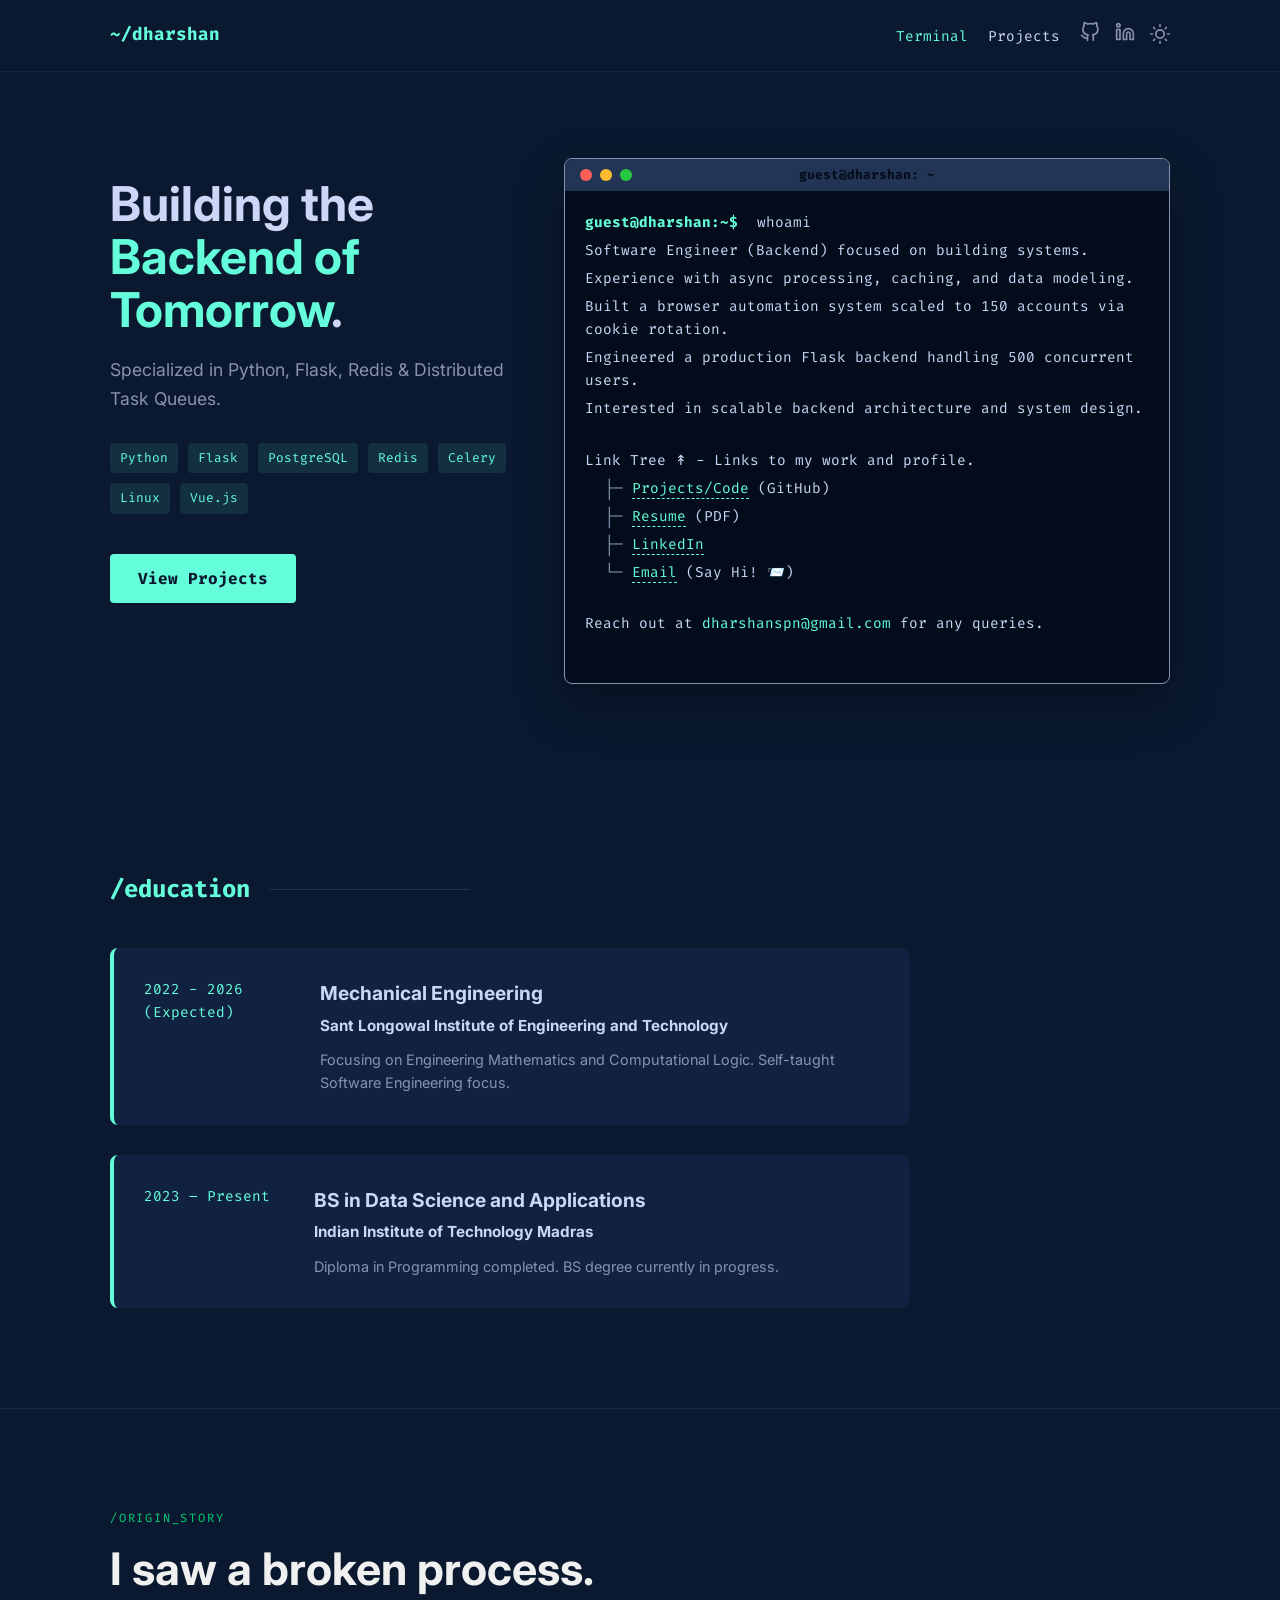
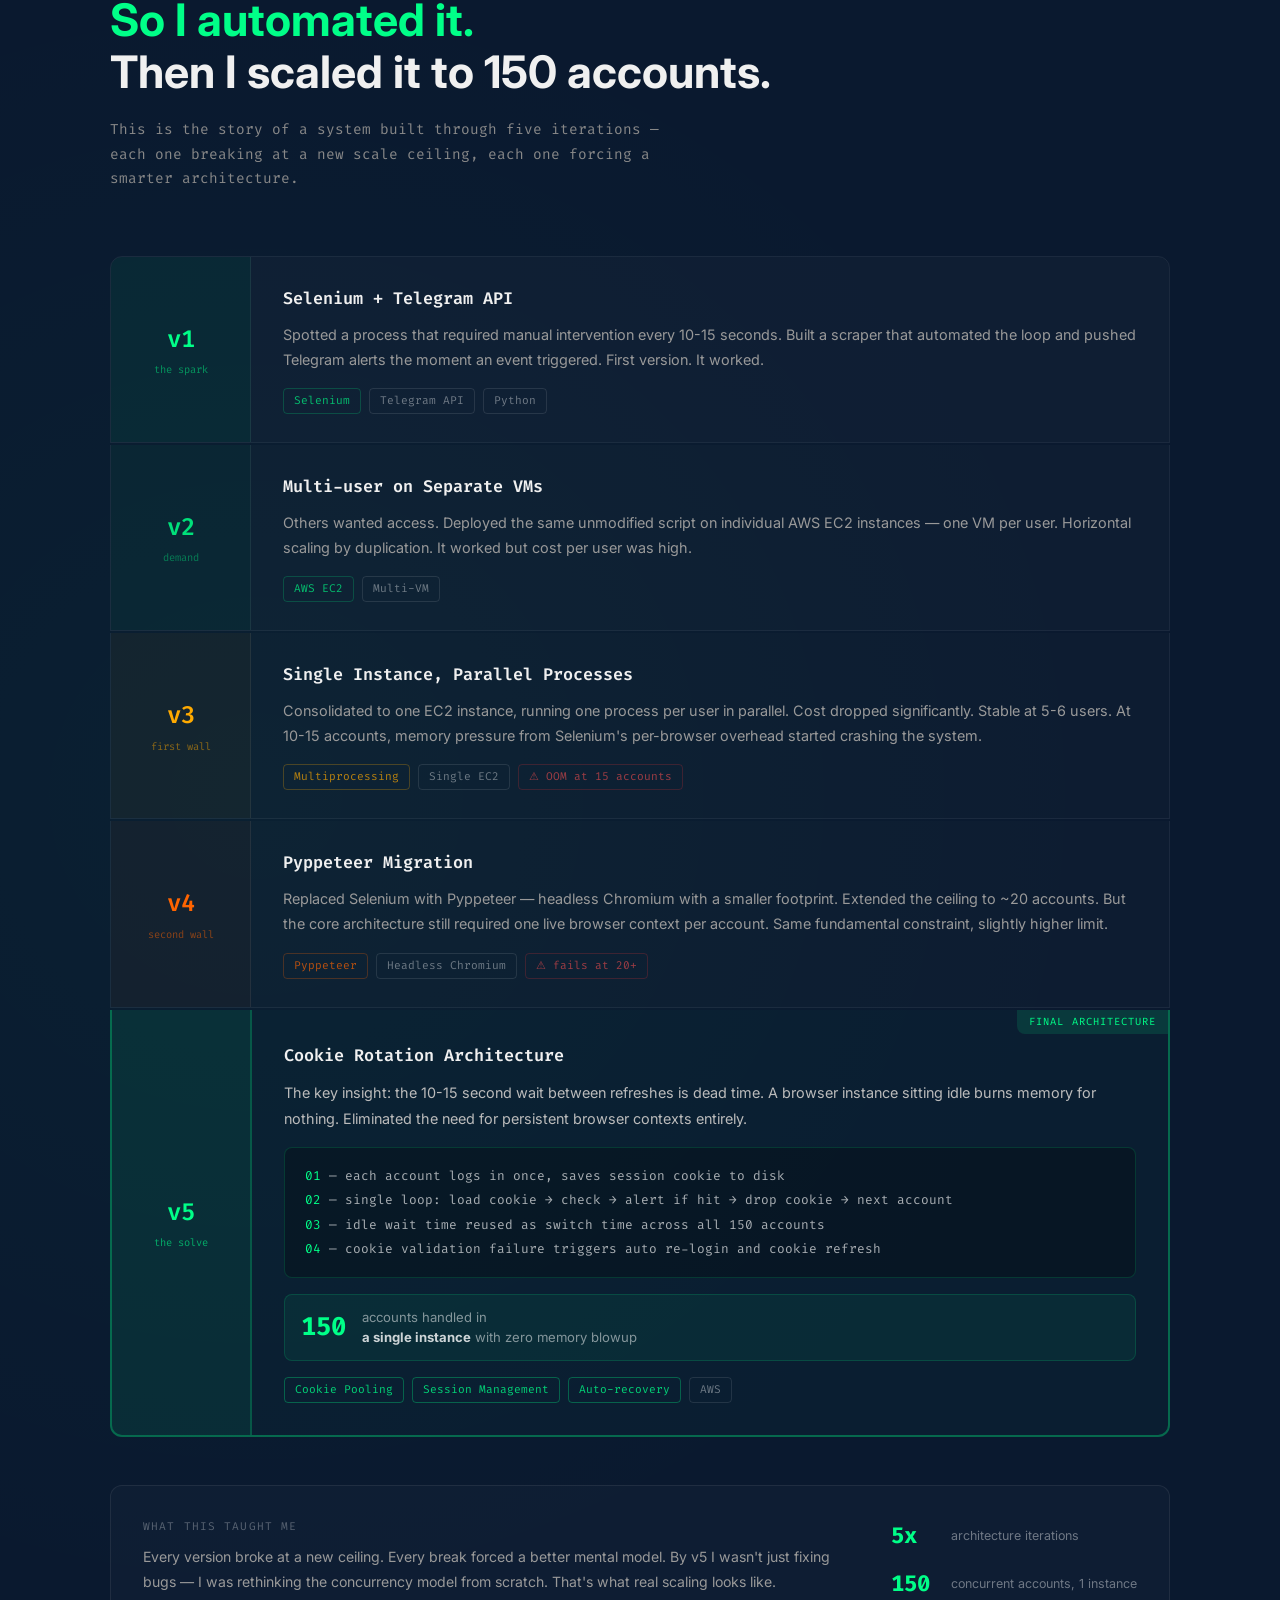
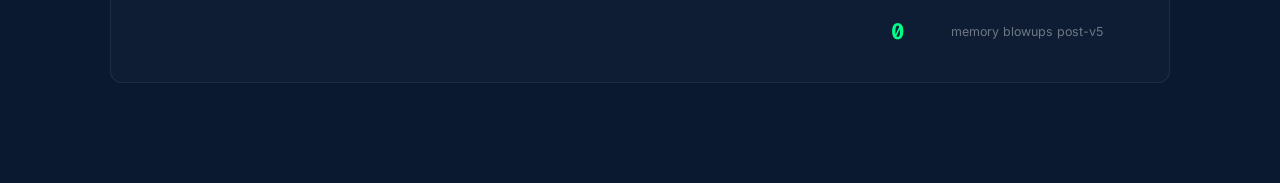
==== commit 22368f91: "Update index.html" ====
--- a/index.html
+++ b/index.html
@@ -46,7 +46,18 @@
                         <div class="output-line"><span class="prompt">guest@dharshan:~$</span> whoami</div>
                         <div class="output-line">Software Engineer (Backend) focused on building systems.</div>
                         <div class="output-line">Experience with async processing, caching, and data modeling.</div>
+                        <div class="output-line">Built a browser automation system scaled to 150 accounts via cookie rotation.</div>
+                        <div class="output-line">Engineered a production Flask backend handling 500 concurrent users.</div>
+
                         <div class="output-line">Interested in scalable backend architecture and system design.</div>
+
+
+
+
+
+
+                        
+
                         <br>
                         <div class="output-line">Link Tree ↟ - Links to my work and profile.</div>
                         <div class="output-line tree-item"><span class="tree-marker">├─</span> <a href="projects.html" class="term-link">Projects/Code</a> (GitHub)</div>
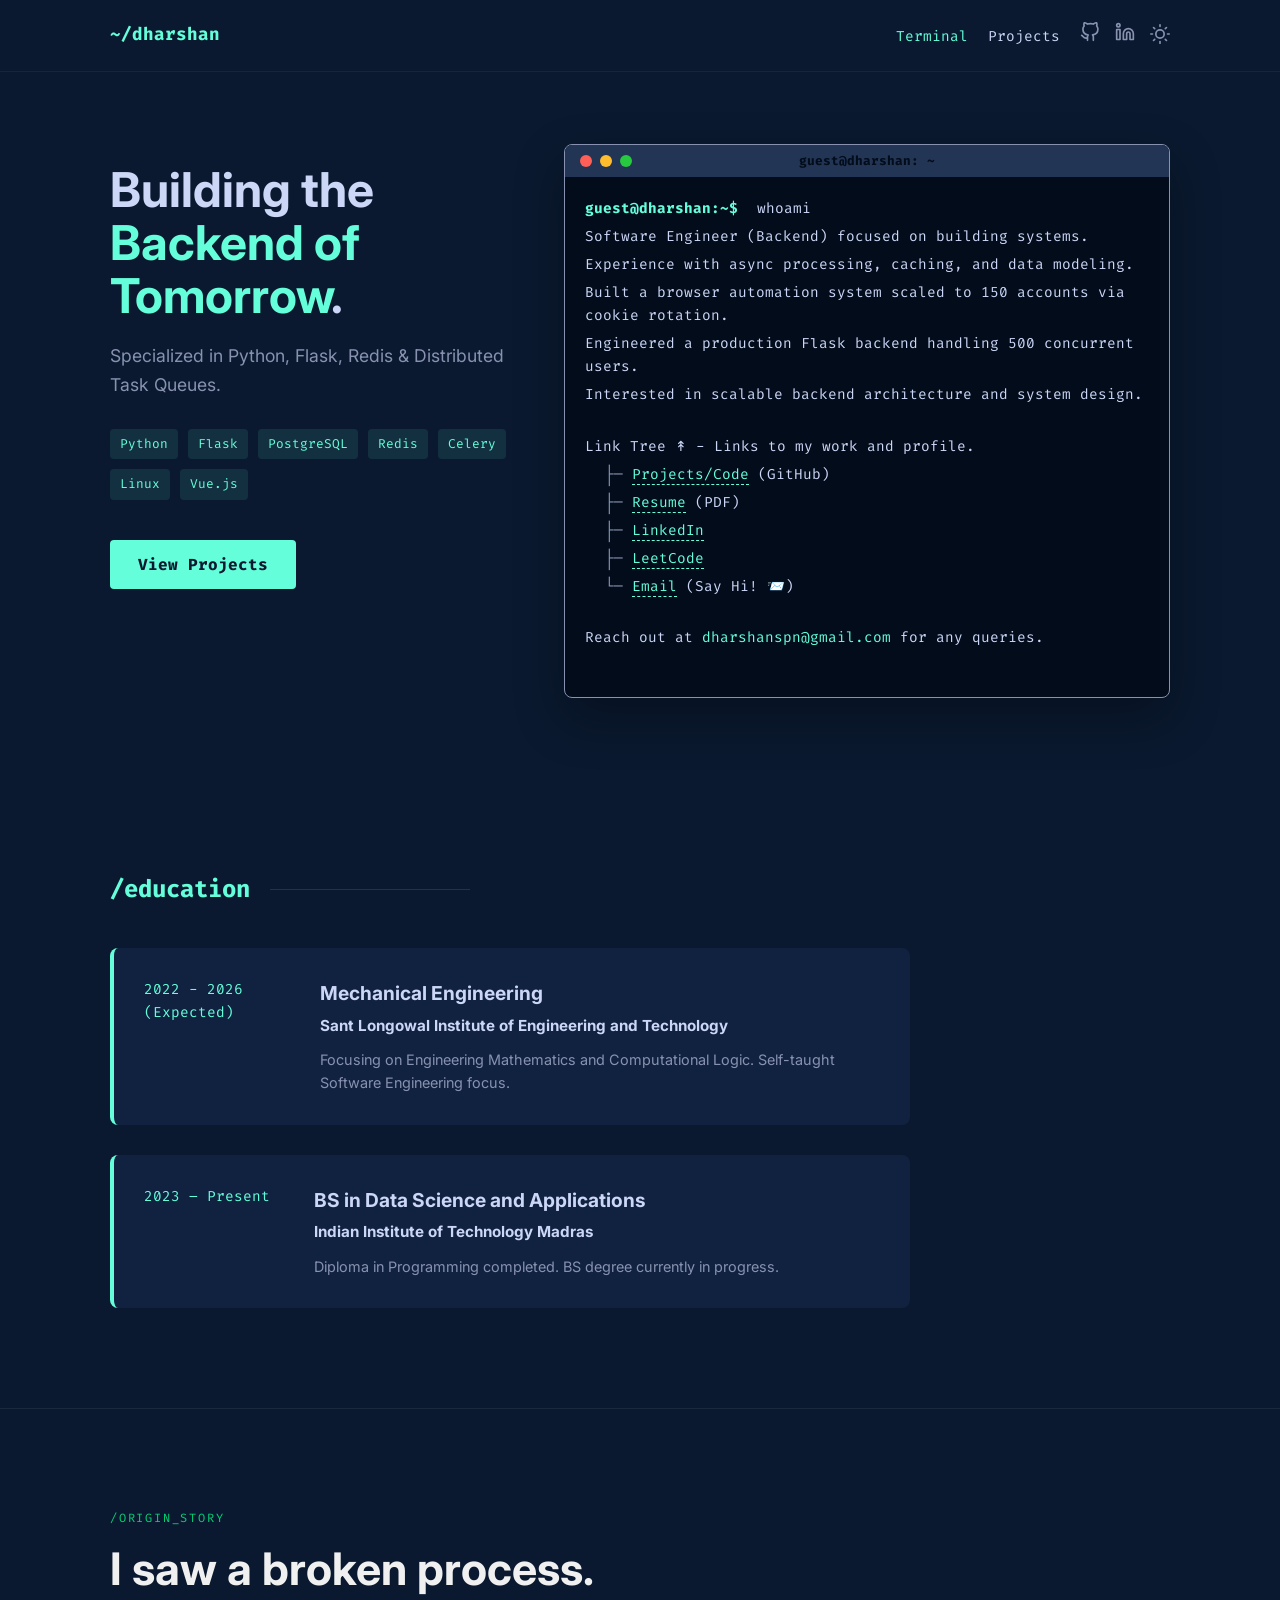
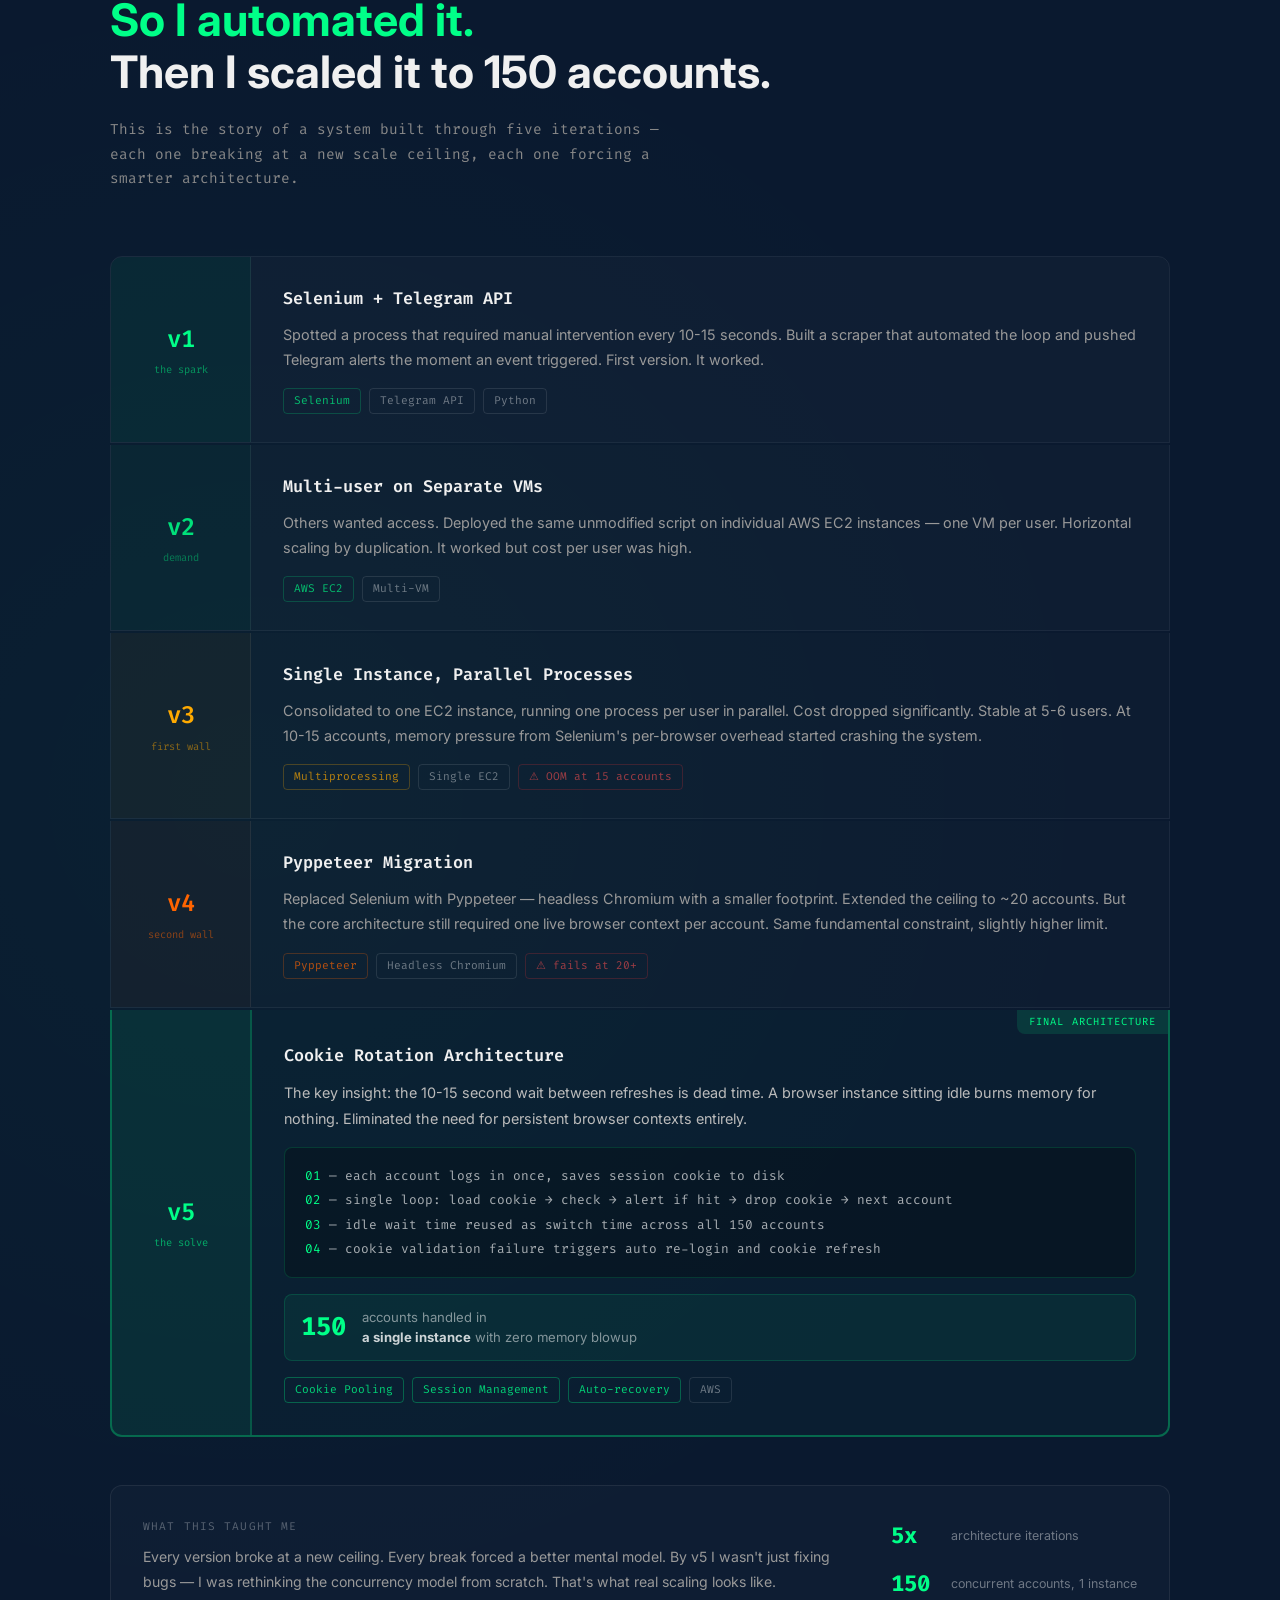
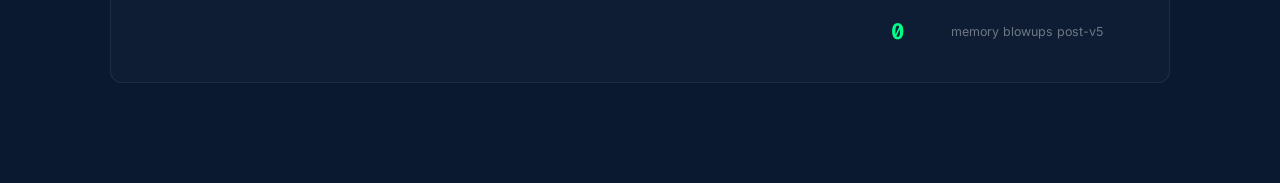
==== commit 486b8015: "Update index.html" ====
--- a/index.html
+++ b/index.html
@@ -63,6 +63,12 @@
                         <div class="output-line tree-item"><span class="tree-marker">├─</span> <a href="projects.html" class="term-link">Projects/Code</a> (GitHub)</div>
                         <div class="output-line tree-item"><span class="tree-marker">├─</span> <a href="assets/resume.pdf" target="_blank" rel="noopener noreferrer" class="term-link">Resume</a> (PDF)</div>
                         <div class="output-line tree-item"><span class="tree-marker">├─</span> <a href="https://linkedin.com/in/dharshanspn" target="_blank" rel="noopener noreferrer" class="term-link">LinkedIn</a></div>
+                        <div class="output-line tree-item">
+  <span class="tree-marker">├─</span>
+  <a href="https://leetcode.com/u/csdharshan/" target="_blank" rel="noopener noreferrer" class="term-link">
+    LeetCode
+  </a>
+</div>
                         <div class="output-line tree-item"><span class="tree-marker">└─</span> <a href="mailto:dharshanspn@gmail.com" class="term-link">Email</a> (Say Hi! 📨)</div>
                         <br>
                         <div class="output-line">Reach out at <span class="highlight">dharshanspn@gmail.com</span> for any queries.</div>
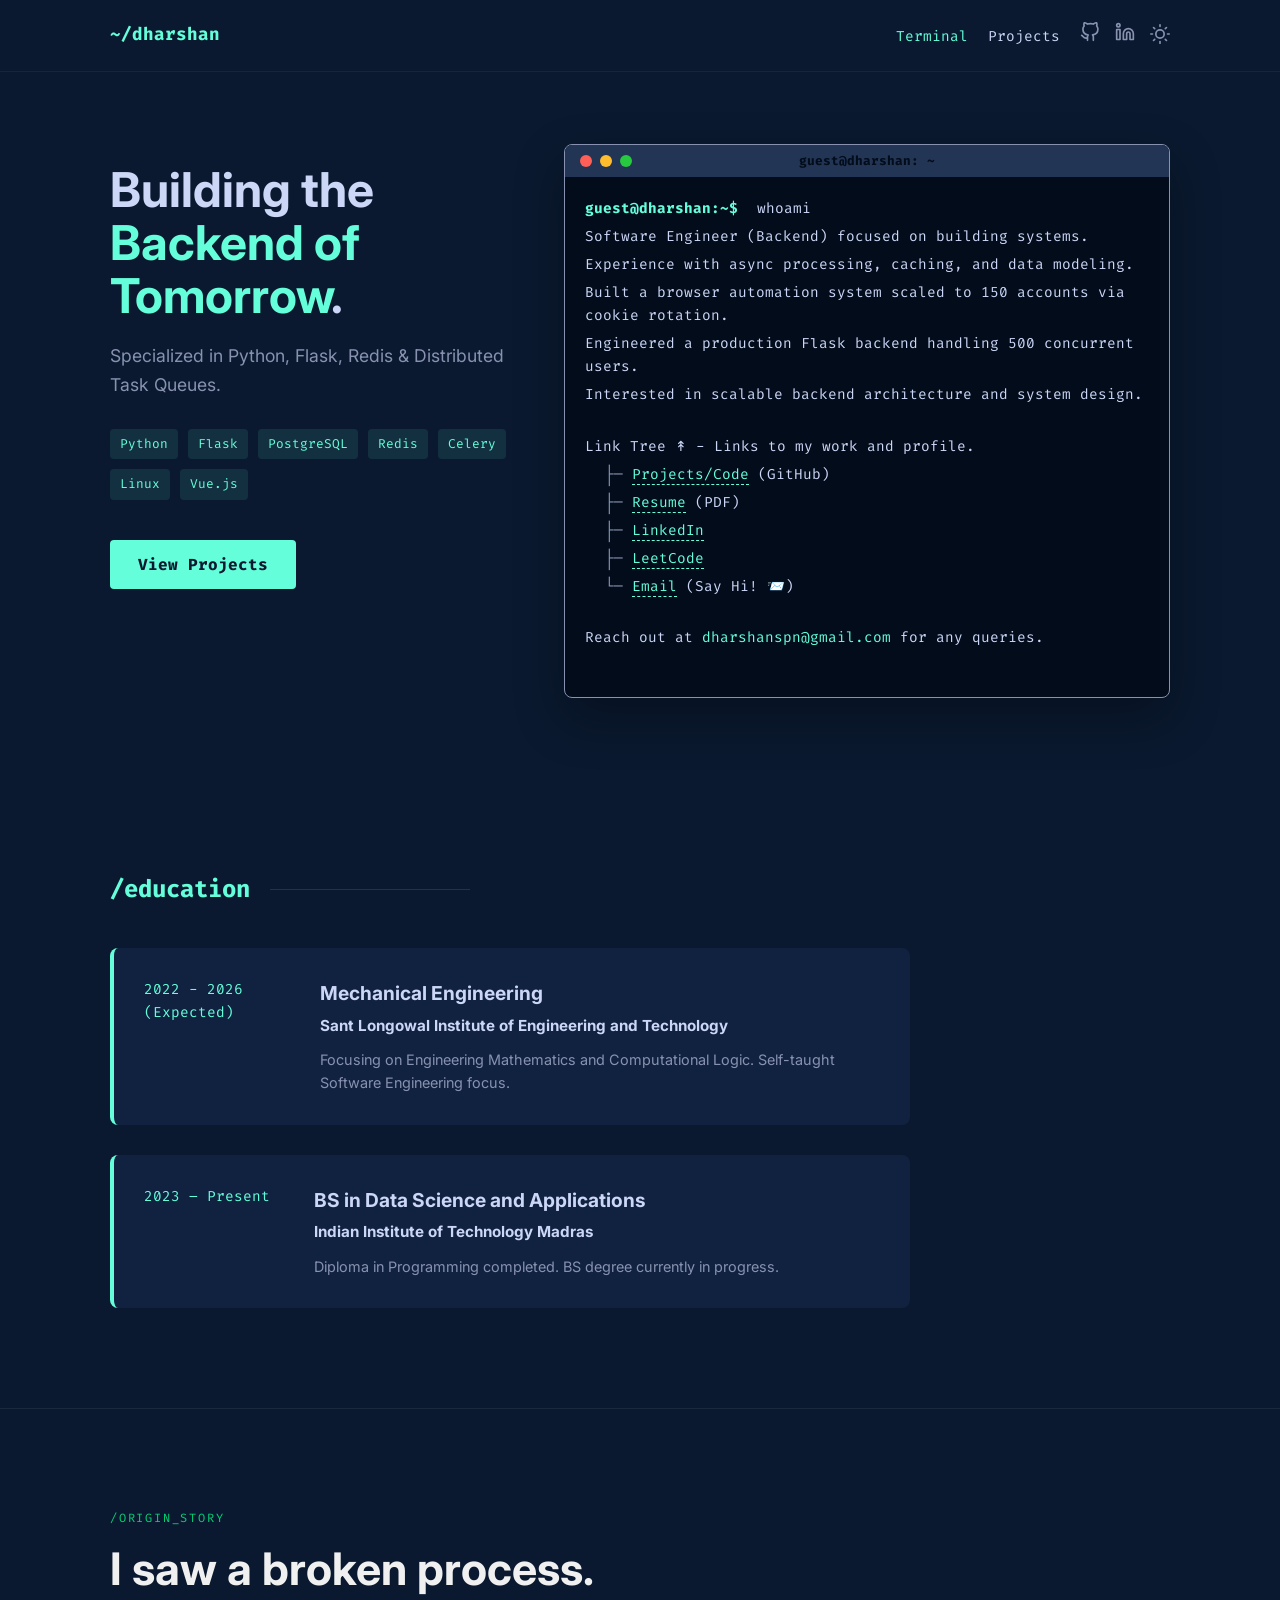
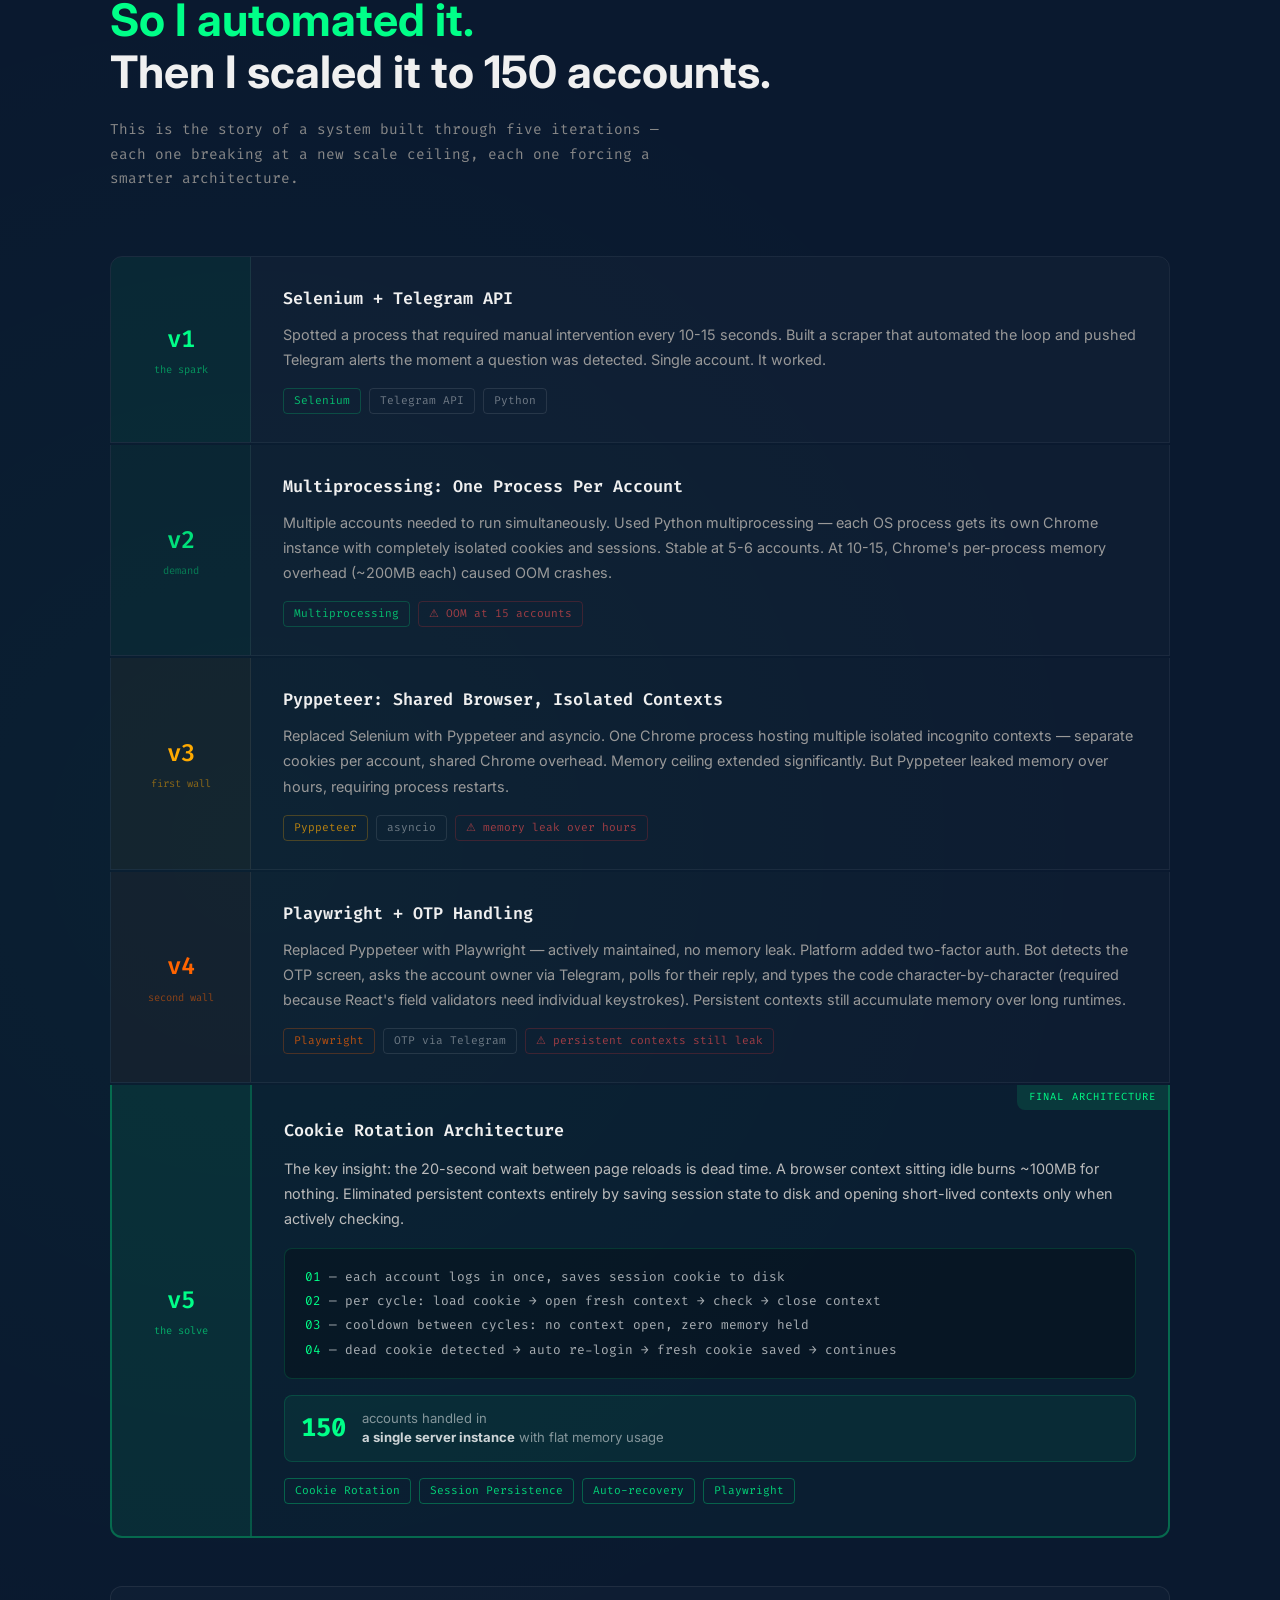
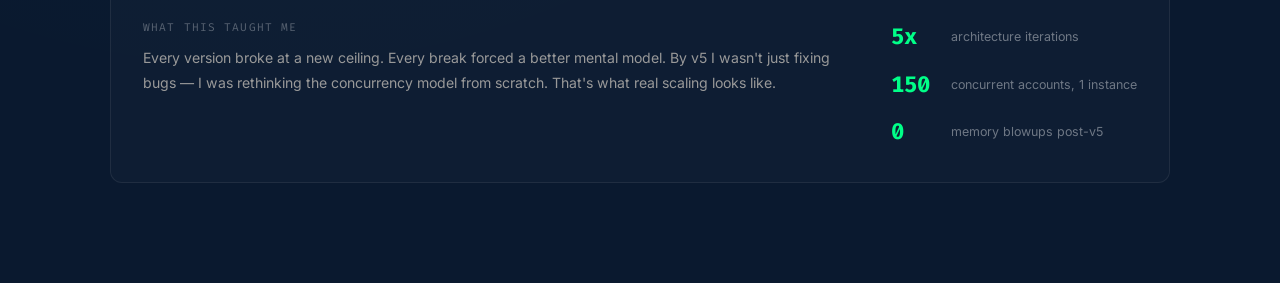
==== commit f9a9b938: "Update index.html" ====
--- a/index.html
+++ b/index.html
@@ -48,15 +48,7 @@
                         <div class="output-line">Experience with async processing, caching, and data modeling.</div>
                         <div class="output-line">Built a browser automation system scaled to 150 accounts via cookie rotation.</div>
                         <div class="output-line">Engineered a production Flask backend handling 500 concurrent users.</div>
-
                         <div class="output-line">Interested in scalable backend architecture and system design.</div>
-
-
-
-
-
-
-                        
 
                         <br>
                         <div class="output-line">Link Tree ↟ - Links to my work and profile.</div>
@@ -145,7 +137,7 @@
                     </div>
                     <div style="padding: 28px 32px; background: rgba(255,255,255,0.02);">
                         <div style="font-size: 1.05rem; font-weight: 600; color: var(--text, #f0f0f0); margin-bottom: 10px; font-family: 'Fira Code', monospace;">Selenium + Telegram API</div>
-                        <p style="font-size: 0.9rem; color: var(--text-muted, #999); line-height: 1.75; margin: 0 0 16px;">Spotted a process that required manual intervention every 10-15 seconds. Built a scraper that automated the loop and pushed Telegram alerts the moment an event triggered. First version. It worked.</p>
+                        <p style="font-size: 0.9rem; color: var(--text-muted, #999); line-height: 1.75; margin: 0 0 16px;">Spotted a process that required manual intervention every 10-15 seconds. Built a scraper that automated the loop and pushed Telegram alerts the moment a question was detected. Single account. It worked.</p>
                         <div style="display: flex; gap: 8px; flex-wrap: wrap;">
                             <span style="font-family: 'Fira Code', monospace; font-size: 0.7rem; padding: 3px 10px; border: 1px solid rgba(0,255,136,0.2); border-radius: 4px; color: rgba(0,255,136,0.7);">Selenium</span>
                             <span style="font-family: 'Fira Code', monospace; font-size: 0.7rem; padding: 3px 10px; border: 1px solid rgba(255,255,255,0.1); border-radius: 4px; color: rgba(255,255,255,0.4);">Telegram API</span>
@@ -161,11 +153,11 @@
                         <div style="font-family: 'Fira Code', monospace; font-size: 0.65rem; color: rgba(0,255,136,0.4); margin-top: 4px; text-align: center;">demand</div>
                     </div>
                     <div style="padding: 28px 32px; background: rgba(255,255,255,0.015);">
-                        <div style="font-size: 1.05rem; font-weight: 600; color: var(--text, #f0f0f0); margin-bottom: 10px; font-family: 'Fira Code', monospace;">Multi-user on Separate VMs</div>
-                        <p style="font-size: 0.9rem; color: var(--text-muted, #999); line-height: 1.75; margin: 0 0 16px;">Others wanted access. Deployed the same unmodified script on individual AWS EC2 instances — one VM per user. Horizontal scaling by duplication. It worked but cost per user was high.</p>
-                        <div style="display: flex; gap: 8px; flex-wrap: wrap;">
-                            <span style="font-family: 'Fira Code', monospace; font-size: 0.7rem; padding: 3px 10px; border: 1px solid rgba(0,255,136,0.2); border-radius: 4px; color: rgba(0,255,136,0.7);">AWS EC2</span>
-                            <span style="font-family: 'Fira Code', monospace; font-size: 0.7rem; padding: 3px 10px; border: 1px solid rgba(255,255,255,0.1); border-radius: 4px; color: rgba(255,255,255,0.4);">Multi-VM</span>
+                        <div style="font-size: 1.05rem; font-weight: 600; color: var(--text, #f0f0f0); margin-bottom: 10px; font-family: 'Fira Code', monospace;">Multiprocessing: One Process Per Account</div>
+                        <p style="font-size: 0.9rem; color: var(--text-muted, #999); line-height: 1.75; margin: 0 0 16px;">Multiple accounts needed to run simultaneously. Used Python multiprocessing — each OS process gets its own Chrome instance with completely isolated cookies and sessions. Stable at 5-6 accounts. At 10-15, Chrome's per-process memory overhead (~200MB each) caused OOM crashes.</p>
+                        <div style="display: flex; gap: 8px; flex-wrap: wrap;">
+                            <span style="font-family: 'Fira Code', monospace; font-size: 0.7rem; padding: 3px 10px; border: 1px solid rgba(0,255,136,0.2); border-radius: 4px; color: rgba(0,255,136,0.7);">Multiprocessing</span>
+                            <span style="font-family: 'Fira Code', monospace; font-size: 0.7rem; padding: 3px 10px; border: 1px solid rgba(255,50,50,0.2); border-radius: 4px; color: rgba(255,80,80,0.6);">⚠ OOM at 15 accounts</span>
                         </div>
                     </div>
                 </div>
@@ -177,12 +169,12 @@
                         <div style="font-family: 'Fira Code', monospace; font-size: 0.65rem; color: rgba(255,170,0,0.5); margin-top: 4px; text-align: center;">first wall</div>
                     </div>
                     <div style="padding: 28px 32px; background: rgba(255,255,255,0.01);">
-                        <div style="font-size: 1.05rem; font-weight: 600; color: var(--text, #f0f0f0); margin-bottom: 10px; font-family: 'Fira Code', monospace;">Single Instance, Parallel Processes</div>
-                        <p style="font-size: 0.9rem; color: var(--text-muted, #999); line-height: 1.75; margin: 0 0 16px;">Consolidated to one EC2 instance, running one process per user in parallel. Cost dropped significantly. Stable at 5-6 users. At 10-15 accounts, memory pressure from Selenium's per-browser overhead started crashing the system.</p>
-                        <div style="display: flex; gap: 8px; flex-wrap: wrap;">
-                            <span style="font-family: 'Fira Code', monospace; font-size: 0.7rem; padding: 3px 10px; border: 1px solid rgba(255,170,0,0.25); border-radius: 4px; color: rgba(255,170,0,0.7);">Multiprocessing</span>
-                            <span style="font-family: 'Fira Code', monospace; font-size: 0.7rem; padding: 3px 10px; border: 1px solid rgba(255,255,255,0.1); border-radius: 4px; color: rgba(255,255,255,0.4);">Single EC2</span>
-                            <span style="font-family: 'Fira Code', monospace; font-size: 0.7rem; padding: 3px 10px; border: 1px solid rgba(255,50,50,0.2); border-radius: 4px; color: rgba(255,80,80,0.6);">⚠ OOM at 15 accounts</span>
+                        <div style="font-size: 1.05rem; font-weight: 600; color: var(--text, #f0f0f0); margin-bottom: 10px; font-family: 'Fira Code', monospace;">Pyppeteer: Shared Browser, Isolated Contexts</div>
+                        <p style="font-size: 0.9rem; color: var(--text-muted, #999); line-height: 1.75; margin: 0 0 16px;">Replaced Selenium with Pyppeteer and asyncio. One Chrome process hosting multiple isolated incognito contexts — separate cookies per account, shared Chrome overhead. Memory ceiling extended significantly. But Pyppeteer leaked memory over hours, requiring process restarts.</p>
+                        <div style="display: flex; gap: 8px; flex-wrap: wrap;">
+                            <span style="font-family: 'Fira Code', monospace; font-size: 0.7rem; padding: 3px 10px; border: 1px solid rgba(255,170,0,0.25); border-radius: 4px; color: rgba(255,170,0,0.7);">Pyppeteer</span>
+                            <span style="font-family: 'Fira Code', monospace; font-size: 0.7rem; padding: 3px 10px; border: 1px solid rgba(255,255,255,0.1); border-radius: 4px; color: rgba(255,255,255,0.4);">asyncio</span>
+                            <span style="font-family: 'Fira Code', monospace; font-size: 0.7rem; padding: 3px 10px; border: 1px solid rgba(255,50,50,0.2); border-radius: 4px; color: rgba(255,80,80,0.6);">⚠ memory leak over hours</span>
                         </div>
                     </div>
                 </div>
@@ -194,12 +186,12 @@
                         <div style="font-family: 'Fira Code', monospace; font-size: 0.65rem; color: rgba(255,100,0,0.5); margin-top: 4px; text-align: center;">second wall</div>
                     </div>
                     <div style="padding: 28px 32px; background: rgba(255,255,255,0.01);">
-                        <div style="font-size: 1.05rem; font-weight: 600; color: var(--text, #f0f0f0); margin-bottom: 10px; font-family: 'Fira Code', monospace;">Pyppeteer Migration</div>
-                        <p style="font-size: 0.9rem; color: var(--text-muted, #999); line-height: 1.75; margin: 0 0 16px;">Replaced Selenium with Pyppeteer — headless Chromium with a smaller footprint. Extended the ceiling to ~20 accounts. But the core architecture still required one live browser context per account. Same fundamental constraint, slightly higher limit.</p>
-                        <div style="display: flex; gap: 8px; flex-wrap: wrap;">
-                            <span style="font-family: 'Fira Code', monospace; font-size: 0.7rem; padding: 3px 10px; border: 1px solid rgba(255,100,0,0.25); border-radius: 4px; color: rgba(255,100,0,0.7);">Pyppeteer</span>
-                            <span style="font-family: 'Fira Code', monospace; font-size: 0.7rem; padding: 3px 10px; border: 1px solid rgba(255,255,255,0.1); border-radius: 4px; color: rgba(255,255,255,0.4);">Headless Chromium</span>
-                            <span style="font-family: 'Fira Code', monospace; font-size: 0.7rem; padding: 3px 10px; border: 1px solid rgba(255,50,50,0.2); border-radius: 4px; color: rgba(255,80,80,0.6);">⚠ fails at 20+</span>
+                        <div style="font-size: 1.05rem; font-weight: 600; color: var(--text, #f0f0f0); margin-bottom: 10px; font-family: 'Fira Code', monospace;">Playwright + OTP Handling</div>
+                        <p style="font-size: 0.9rem; color: var(--text-muted, #999); line-height: 1.75; margin: 0 0 16px;">Replaced Pyppeteer with Playwright — actively maintained, no memory leak. Platform added two-factor auth. Bot detects the OTP screen, asks the account owner via Telegram, polls for their reply, and types the code character-by-character (required because React's field validators need individual keystrokes). Persistent contexts still accumulate memory over long runtimes.</p>
+                        <div style="display: flex; gap: 8px; flex-wrap: wrap;">
+                            <span style="font-family: 'Fira Code', monospace; font-size: 0.7rem; padding: 3px 10px; border: 1px solid rgba(255,100,0,0.25); border-radius: 4px; color: rgba(255,100,0,0.7);">Playwright</span>
+                            <span style="font-family: 'Fira Code', monospace; font-size: 0.7rem; padding: 3px 10px; border: 1px solid rgba(255,255,255,0.1); border-radius: 4px; color: rgba(255,255,255,0.4);">OTP via Telegram</span>
+                            <span style="font-family: 'Fira Code', monospace; font-size: 0.7rem; padding: 3px 10px; border: 1px solid rgba(255,50,50,0.2); border-radius: 4px; color: rgba(255,80,80,0.6);">⚠ persistent contexts still leak</span>
                         </div>
                     </div>
                 </div>
@@ -213,22 +205,22 @@
                     </div>
                     <div style="padding: 32px 32px; background: rgba(0,255,136,0.02);">
                         <div style="font-size: 1.05rem; font-weight: 600; color: var(--text, #f0f0f0); margin-bottom: 12px; font-family: 'Fira Code', monospace;">Cookie Rotation Architecture</div>
-                        <p style="font-size: 0.9rem; color: var(--text-muted, #bbb); line-height: 1.75; margin: 0 0 16px;">The key insight: the 10-15 second wait between refreshes is dead time. A browser instance sitting idle burns memory for nothing. Eliminated the need for persistent browser contexts entirely.</p>
+                        <p style="font-size: 0.9rem; color: var(--text-muted, #bbb); line-height: 1.75; margin: 0 0 16px;">The key insight: the 20-second wait between page reloads is dead time. A browser context sitting idle burns ~100MB for nothing. Eliminated persistent contexts entirely by saving session state to disk and opening short-lived contexts only when actively checking.</p>
                         <div style="background: rgba(0,0,0,0.25); border: 1px solid rgba(0,255,136,0.15); border-radius: 8px; padding: 16px 20px; margin-bottom: 16px; font-family: 'Fira Code', monospace; font-size: 0.8rem; line-height: 1.9; color: rgba(255,255,255,0.65);">
                             <span style="color: #00ff88;">01</span> — each account logs in once, saves session cookie to disk<br>
-                            <span style="color: #00ff88;">02</span> — single loop: load cookie → check → alert if hit → drop cookie → next account<br>
-                            <span style="color: #00ff88;">03</span> — idle wait time reused as switch time across all 150 accounts<br>
-                            <span style="color: #00ff88;">04</span> — cookie validation failure triggers auto re-login and cookie refresh
+                            <span style="color: #00ff88;">02</span> — per cycle: load cookie → open fresh context → check → close context<br>
+                            <span style="color: #00ff88;">03</span> — cooldown between cycles: no context open, zero memory held<br>
+                            <span style="color: #00ff88;">04</span> — dead cookie detected → auto re-login → fresh cookie saved → continues
                         </div>
                         <div style="display: flex; align-items: center; gap: 16px; margin-bottom: 16px; padding: 12px 16px; background: rgba(0,255,136,0.06); border-radius: 8px; border: 1px solid rgba(0,255,136,0.15);">
                             <div style="font-family: 'Fira Code', monospace; font-size: 1.6rem; font-weight: 700; color: #00ff88;">150</div>
-                            <div style="font-size: 0.82rem; color: rgba(255,255,255,0.5); line-height: 1.5;">accounts handled in<br><strong style="color: rgba(255,255,255,0.8);">a single instance</strong> with zero memory blowup</div>
-                        </div>
-                        <div style="display: flex; gap: 8px; flex-wrap: wrap;">
-                            <span style="font-family: 'Fira Code', monospace; font-size: 0.7rem; padding: 3px 10px; border: 1px solid rgba(0,255,136,0.3); border-radius: 4px; color: rgba(0,255,136,0.8);">Cookie Pooling</span>
-                            <span style="font-family: 'Fira Code', monospace; font-size: 0.7rem; padding: 3px 10px; border: 1px solid rgba(0,255,136,0.3); border-radius: 4px; color: rgba(0,255,136,0.8);">Session Management</span>
+                            <div style="font-size: 0.82rem; color: rgba(255,255,255,0.5); line-height: 1.5;">accounts handled in<br><strong style="color: rgba(255,255,255,0.8);">a single server instance</strong> with flat memory usage</div>
+                        </div>
+                        <div style="display: flex; gap: 8px; flex-wrap: wrap;">
+                            <span style="font-family: 'Fira Code', monospace; font-size: 0.7rem; padding: 3px 10px; border: 1px solid rgba(0,255,136,0.3); border-radius: 4px; color: rgba(0,255,136,0.8);">Cookie Rotation</span>
+                            <span style="font-family: 'Fira Code', monospace; font-size: 0.7rem; padding: 3px 10px; border: 1px solid rgba(0,255,136,0.3); border-radius: 4px; color: rgba(0,255,136,0.8);">Session Persistence</span>
                             <span style="font-family: 'Fira Code', monospace; font-size: 0.7rem; padding: 3px 10px; border: 1px solid rgba(0,255,136,0.3); border-radius: 4px; color: rgba(0,255,136,0.8);">Auto-recovery</span>
-                            <span style="font-family: 'Fira Code', monospace; font-size: 0.7rem; padding: 3px 10px; border: 1px solid rgba(255,255,255,0.1); border-radius: 4px; color: rgba(255,255,255,0.4);">AWS</span>
+                            <span style="font-family: 'Fira Code', monospace; font-size: 0.7rem; padding: 3px 10px; border: 1px solid rgba(0,255,136,0.3); border-radius: 4px; color: rgba(0,255,136,0.8);">Playwright</span>
                         </div>
                     </div>
                 </div>
